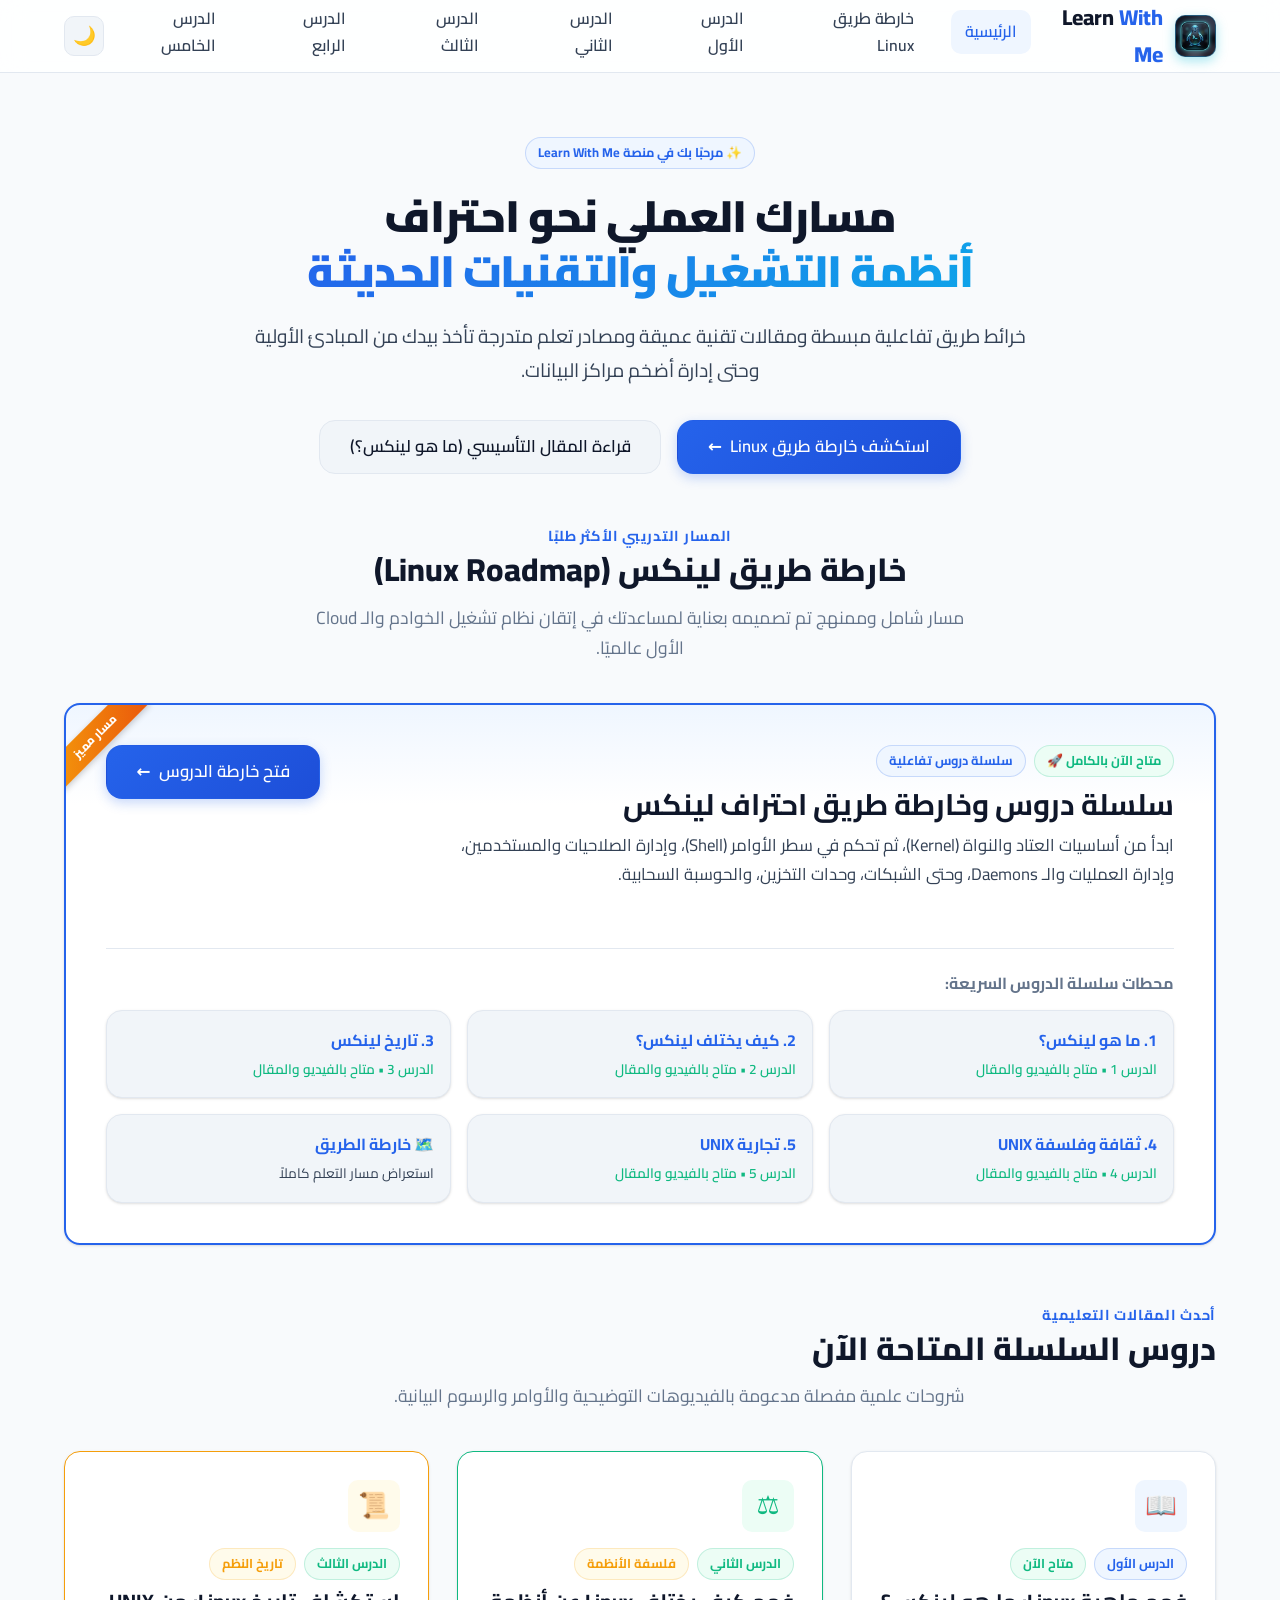
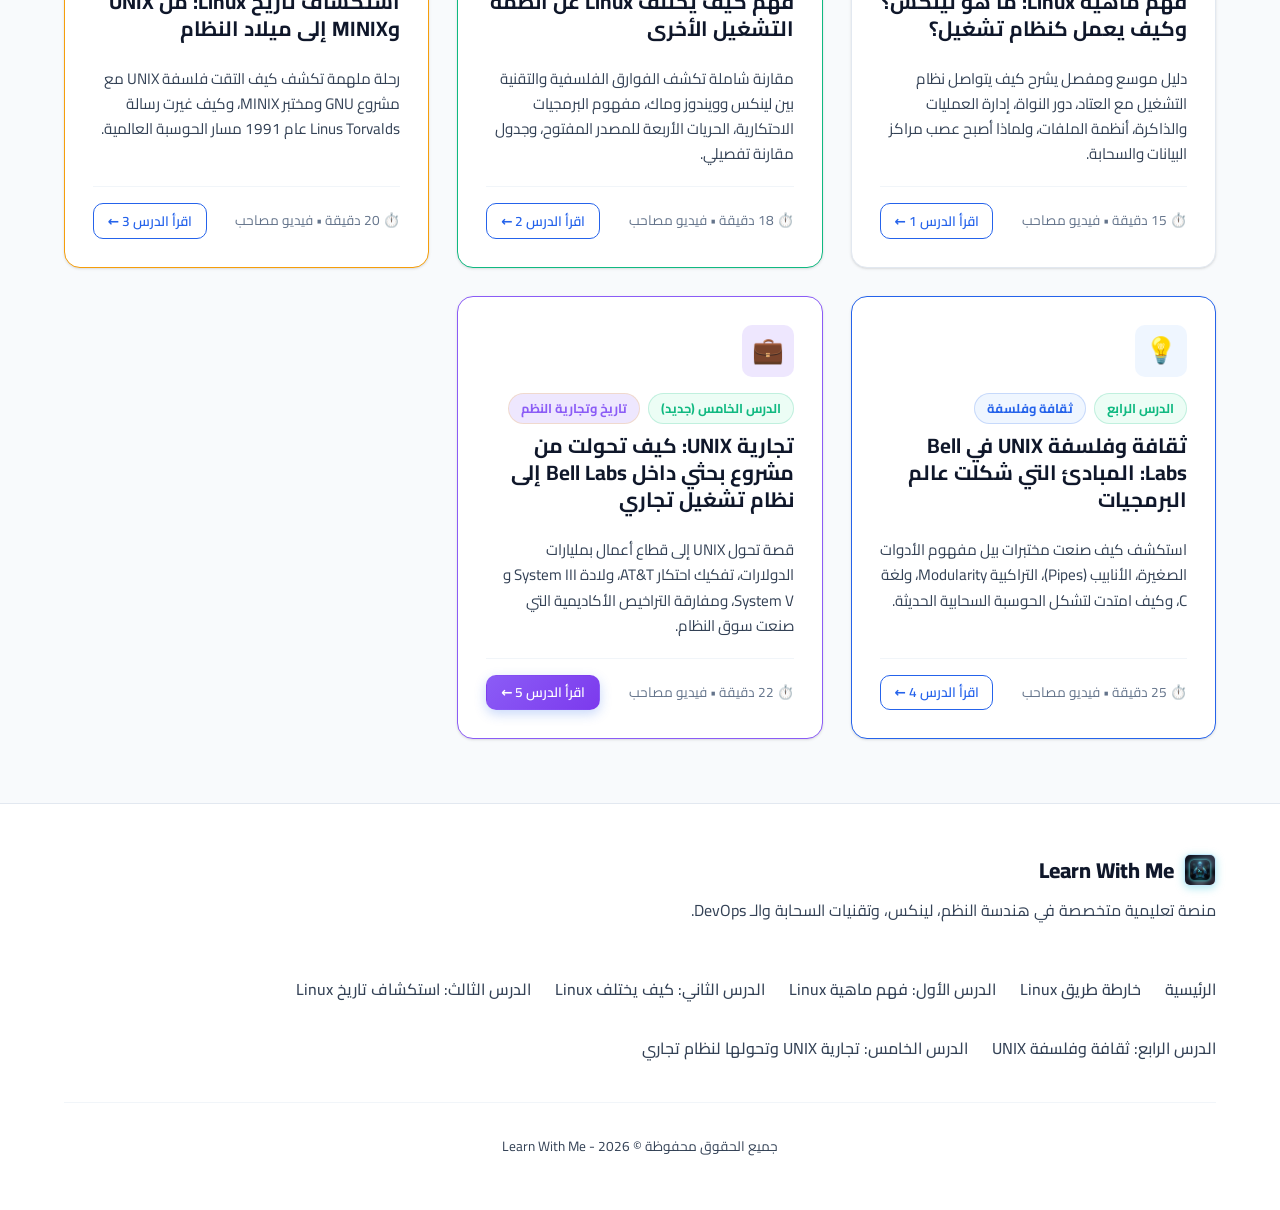
==== index.html @ ff1e61e1 "Remove unreleased lessons and tracks marked as coming soon" ====
<!DOCTYPE html>
<html lang="ar" dir="rtl">
<head>
  <meta charset="UTF-8">
  <meta name="viewport" content="width=device-width, initial-scale=1.0">
  <title>Learn With Me | منصة تعلم التقنية وخوارط الطريق</title>
  <meta name="description" content="منصة تعليمية متخصصة تقدم خرائط طريق ومقالات تقنية شاملة لاحتراف لينكس وهندسة الأنظمة والـ DevOps.">
  <link rel="icon" type="image/x-icon" href="favicon.ico">
  <link rel="icon" type="image/png" sizes="32x32" href="favicon-32x32.png">
  <link rel="icon" type="image/png" sizes="16x16" href="favicon-16x16.png">
  <link rel="apple-touch-icon" sizes="180x180" href="apple-touch-icon.png">
  <link rel="stylesheet" href="style.css">
</head>
<body>

  <!-- Site Navigation -->
  <header class="site-header">
    <div class="container navbar">
      <a href="index.html" class="nav-brand">
        <div class="brand-icon">
          <img src="brand-icon.png" alt="Learn With Me Logo" width="42" height="42">
        </div>
        <div class="brand-text">Learn <span>With Me</span></div>
      </a>
      <ul class="nav-menu">
        <li><a href="index.html" class="nav-link active">الرئيسية</a></li>
        <li><a href="linux-roadmap.html" class="nav-link">خارطة طريق Linux</a></li>
        <li><a href="what-is-linux.html" class="nav-link">الدرس الأول</a></li>
        <li><a href="linux-vs-other-os.html" class="nav-link">الدرس الثاني</a></li>
        <li><a href="history-of-linux.html" class="nav-link">الدرس الثالث</a></li>
        <li><a href="unix-philosophy.html" class="nav-link">الدرس الرابع</a></li>
        <li><a href="unix-commercialization.html" class="nav-link">الدرس الخامس</a></li>
      </ul>
      <div class="nav-actions">
        <button id="themeToggle" class="theme-toggle-btn" aria-label="تبديل الوضع الليلي">🌙</button>
      </div>
    </div>
  </header>

  <!-- Hero Section -->
  <section class="hero">
    <div class="container hero-content">
      <div class="hero-badge-wrap">
        <span class="badge badge-primary">✨ مرحبًا بك في منصة Learn With Me</span>
      </div>
      <h1 class="hero-title">
        مسارك العملي نحو احتراف <br><span class="highlight">أنظمة التشغيل والتقنيات الحديثة</span>
      </h1>
      <p class="hero-description">
        خرائط طريق تفاعلية مبسطة ومقالات تقنية عميقة ومصادر تعلم متدرجة تأخذ بيدك من المبادئ الأولية وحتى إدارة أضخم مراكز البيانات.
      </p>
      <div class="hero-actions">
        <a href="linux-roadmap.html" class="btn btn-primary btn-lg">
          <span>استكشف خارطة طريق Linux</span>
          <span>←</span>
        </a>
        <a href="what-is-linux.html" class="btn btn-secondary btn-lg">
          <span>قراءة المقال التأسيسي (ما هو لينكس؟)</span>
        </a>
      </div>
    </div>
  </section>

  <!-- Featured Linux Roadmap Section -->
  <main class="container" style="margin-bottom: 4rem;">

    <div class="section-header text-center">
      <span class="section-tag">المسار التدريبي الأكثر طلبًا</span>
      <h2 class="section-title">خارطة طريق لينكس (Linux Roadmap)</h2>
      <p class="section-subtitle">
        مسار شامل وممنهج تم تصميمه بعناية لمساعدتك في إتقان نظام تشغيل الخوادم والـ Cloud الأول عالميًا.
      </p>
    </div>

    <!-- Featured Roadmap Big Card -->
    <div class="card card-featured" style="padding: 2.5rem; margin-bottom: 3.5rem;">
      <div class="card-ribbon">مسار مميز</div>
      <div style="display: flex; justify-content: space-between; align-items: flex-start; flex-wrap: wrap; gap: 1.5rem; margin-bottom: 1.5rem;">
        <div>
          <div style="display: flex; gap: 0.5rem; align-items: center; margin-bottom: 0.5rem;">
            <span class="badge badge-accent">متاح الآن بالكامل 🚀</span>
            <span class="badge badge-primary">سلسلة دروس تفاعلية</span>
          </div>
          <h3 style="font-size: 1.85rem; margin-bottom: 0.5rem;">
            <a href="linux-roadmap.html" style="color: inherit;">سلسلة دروس وخارطة طريق احتراف لينكس</a>
          </h3>
          <p style="color: var(--text-secondary); max-width: 720px; font-size: 1.05rem;">
            ابدأ من أساسيات العتاد والنواة (Kernel)، ثم تحكم في سطر الأوامر (Shell)، وإدارة الصلاحيات والمستخدمين، وإدارة العمليات والـ Daemons، وحتى الشبكات، وحدات التخزين، والحوسبة السحابية.
          </p>
        </div>
        <div>
          <a href="linux-roadmap.html" class="btn btn-primary btn-lg">
            <span>فتح خارطة الدروس</span>
            <span>←</span>
          </a>
        </div>
      </div>

      <!-- Quick Steps Overview with Links -->
      <div style="border-top: 1px solid var(--border-color); padding-top: 1.5rem; margin-top: 1rem;">
        <h4 style="font-size: 1rem; color: var(--text-muted); margin-bottom: 1rem;">محطات سلسلة الدروس السريعة:</h4>
        <div class="grid grid-3" style="gap: 1rem;">
          <a href="what-is-linux.html" class="card" style="padding: 1rem; background: var(--bg-surface-alt); text-decoration: none;">
            <strong style="color: var(--primary); display: block; margin-bottom: 0.25rem;">1. ما هو لينكس؟</strong>
            <span style="font-size: 0.85rem; color: var(--accent); font-weight: 600;">الدرس 1 • متاح بالفيديو والمقال</span>
          </a>
          <a href="linux-vs-other-os.html" class="card" style="padding: 1rem; background: var(--bg-surface-alt); text-decoration: none;">
            <strong style="color: var(--primary); display: block; margin-bottom: 0.25rem;">2. كيف يختلف لينكس؟</strong>
            <span style="font-size: 0.85rem; color: var(--accent); font-weight: 600;">الدرس 2 • متاح بالفيديو والمقال</span>
          </a>
          <a href="history-of-linux.html" class="card" style="padding: 1rem; background: var(--bg-surface-alt); text-decoration: none;">
            <strong style="color: var(--primary); display: block; margin-bottom: 0.25rem;">3. تاريخ لينكس</strong>
            <span style="font-size: 0.85rem; color: var(--accent); font-weight: 600;">الدرس 3 • متاح بالفيديو والمقال</span>
          </a>
          <a href="unix-philosophy.html" class="card" style="padding: 1rem; background: var(--bg-surface-alt); text-decoration: none;">
            <strong style="color: var(--primary); display: block; margin-bottom: 0.25rem;">4. ثقافة وفلسفة UNIX</strong>
            <span style="font-size: 0.85rem; color: var(--accent); font-weight: 600;">الدرس 4 • متاح بالفيديو والمقال</span>
          </a>
          <a href="unix-commercialization.html" class="card" style="padding: 1rem; background: var(--bg-surface-alt); text-decoration: none;">
            <strong style="color: var(--primary); display: block; margin-bottom: 0.25rem;">5. تجارية UNIX</strong>
            <span style="font-size: 0.85rem; color: var(--accent); font-weight: 600;">الدرس 5 • متاح بالفيديو والمقال</span>
          </a>
          <a href="linux-roadmap.html" class="card" style="padding: 1rem; background: var(--bg-surface-alt); text-decoration: none;">
            <strong style="color: var(--primary); display: block; margin-bottom: 0.25rem;">🗺️ خارطة الطريق</strong>
            <span style="font-size: 0.85rem; color: var(--text-secondary);">استعراض مسار التعلم كاملاً</span>
          </a>
        </div>
      </div>
    </div>

    <!-- Latest Articles Section -->
    <div class="section-header">
      <span class="section-tag">أحدث المقالات التعليمية</span>
      <h2 class="section-title">دروس السلسلة المتاحة الآن</h2>
      <p class="section-subtitle">شروحات علمية مفصلة مدعومة بالفيديوهات التوضيحية والأوامر والرسوم البيانية.</p>
    </div>

    <div class="grid grid-2">
      <!-- Article 1 Card -->
      <div class="card">
        <div class="card-header">
          <div class="card-icon">📖</div>
          <div style="display: flex; gap: 0.5rem; margin-bottom: 0.5rem;">
            <span class="badge badge-primary">الدرس الأول</span>
            <span class="badge badge-accent">متاح الآن</span>
          </div>
          <h3 class="card-title">
            <a href="what-is-linux.html">فهم ماهية Linux: ما هو لينكس؟ وكيف يعمل كنظام تشغيل؟</a>
          </h3>
        </div>
        <div class="card-body">
          دليل موسع ومفصل يشرح كيف يتواصل نظام التشغيل مع العتاد، دور النواة، إدارة العمليات والذاكرة، أنظمة الملفات، ولماذا أصبح عصب مراكز البيانات والسحابة.
        </div>
        <div class="card-footer">
          <span style="font-size: 0.85rem; color: var(--text-muted);">⏱️ 15 دقيقة • فيديو مصاحب</span>
          <a href="what-is-linux.html" class="btn btn-outline btn-sm">اقرأ الدرس 1 ←</a>
        </div>
      </div>

      <!-- Article 2 Card -->
      <div class="card" style="border-color: var(--accent);">
        <div class="card-header">
          <div class="card-icon" style="background-color: var(--accent-light); color: var(--accent);">⚖️</div>
          <div style="display: flex; gap: 0.5rem; margin-bottom: 0.5rem;">
            <span class="badge badge-accent">الدرس الثاني</span>
            <span class="badge badge-warning">فلسفة الأنظمة</span>
          </div>
          <h3 class="card-title">
            <a href="linux-vs-other-os.html">فهم كيف يختلف Linux عن أنظمة التشغيل الأخرى</a>
          </h3>
        </div>
        <div class="card-body">
          مقارنة شاملة تكشف الفوارق الفلسفية والتقنية بين لينكس وويندوز وماك، مفهوم البرمجيات الاحتكارية، الحريات الأربعة للمصدر المفتوح، وجدول مقارنة تفصيلي.
        </div>
        <div class="card-footer">
          <span style="font-size: 0.85rem; color: var(--text-muted);">⏱️ 18 دقيقة • فيديو مصاحب</span>
          <a href="linux-vs-other-os.html" class="btn btn-outline btn-sm">اقرأ الدرس 2 ←</a>
        </div>
      </div>

      <!-- Article 3 Card -->
      <div class="card" style="border-color: var(--accent-orange);">
        <div class="card-header">
          <div class="card-icon" style="background-color: var(--accent-orange-light); color: var(--accent-orange);">📜</div>
          <div style="display: flex; gap: 0.5rem; margin-bottom: 0.5rem;">
            <span class="badge badge-accent">الدرس الثالث</span>
            <span class="badge badge-warning" style="background-color: var(--accent-orange-light); color: var(--accent-orange);">تاريخ النظم</span>
          </div>
          <h3 class="card-title">
            <a href="history-of-linux.html">استكشاف تاريخ Linux: من UNIX وMINIX إلى ميلاد النظام</a>
          </h3>
        </div>
        <div class="card-body">
          رحلة ملهمة تكشف كيف التقت فلسفة UNIX مع مشروع GNU ومختبر MINIX، وكيف غيرت رسالة Linus Torvalds عام 1991 مسار الحوسبة العالمية.
        </div>
        <div class="card-footer">
          <span style="font-size: 0.85rem; color: var(--text-muted);">⏱️ 20 دقيقة • فيديو مصاحب</span>
          <a href="history-of-linux.html" class="btn btn-outline btn-sm">اقرأ الدرس 3 ←</a>
        </div>
      </div>

      <!-- Article 4 Card -->
      <div class="card" style="border-color: var(--primary);">
        <div class="card-header">
          <div class="card-icon" style="background-color: var(--primary-light); color: var(--primary);">💡</div>
          <div style="display: flex; gap: 0.5rem; margin-bottom: 0.5rem;">
            <span class="badge badge-accent">الدرس الرابع</span>
            <span class="badge badge-primary">ثقافة وفلسفة</span>
          </div>
          <h3 class="card-title">
            <a href="unix-philosophy.html">ثقافة وفلسفة UNIX في Bell Labs: المبادئ التي شكلت عالم البرمجيات</a>
          </h3>
        </div>
        <div class="card-body">
          استكشف كيف صنعت مختبرات بيل مفهوم الأدوات الصغيرة، الأنابيب (Pipes)، التراكبية Modularity، ولغة C، وكيف امتدت لتشكل الحوسبة السحابية الحديثة.
        </div>
        <div class="card-footer">
          <span style="font-size: 0.85rem; color: var(--text-muted);">⏱️ 25 دقيقة • فيديو مصاحب</span>
          <a href="unix-philosophy.html" class="btn btn-outline btn-sm">اقرأ الدرس 4 ←</a>
        </div>
      </div>

      <!-- Article 5 Card -->
      <div class="card" style="border-color: var(--accent-purple);">
        <div class="card-header">
          <div class="card-icon" style="background-color: rgba(139, 92, 246, 0.15); color: var(--accent-purple);">💼</div>
          <div style="display: flex; gap: 0.5rem; margin-bottom: 0.5rem;">
            <span class="badge badge-accent">الدرس الخامس (جديد)</span>
            <span class="badge badge-warning" style="background-color: rgba(139, 92, 246, 0.15); color: var(--accent-purple);">تاريخ وتجارية النظم</span>
          </div>
          <h3 class="card-title">
            <a href="unix-commercialization.html">تجارية UNIX: كيف تحولت من مشروع بحثي داخل Bell Labs إلى نظام تشغيل تجاري</a>
          </h3>
        </div>
        <div class="card-body">
          قصة تحول UNIX إلى قطاع أعمال بمليارات الدولارات، تفكيك احتكار AT&amp;T، ولادة System III و System V، ومفارقة التراخيص الأكاديمية التي صنعت سوق النظام.
        </div>
        <div class="card-footer">
          <span style="font-size: 0.85rem; color: var(--text-muted);">⏱️ 22 دقيقة • فيديو مصاحب</span>
          <a href="unix-commercialization.html" class="btn btn-primary btn-sm" style="background: linear-gradient(135deg, var(--accent-purple), #7c3aed);">اقرأ الدرس 5 ←</a>
        </div>
      </div>
    </div>

  </main>

  <!-- Site Footer -->
  <footer class="site-footer">
    <div class="container">
      <div class="footer-top">
        <div class="footer-brand">
          <span class="footer-logo">
            <img src="brand-icon.png" alt="Learn With Me Logo" width="32" height="32">
            <span>Learn With Me</span>
          </span>
          <p>منصة تعليمية متخصصة في هندسة النظم، لينكس، وتقنيات السحابة والـ DevOps.</p>
        </div>
        <ul class="footer-links">
          <li><a href="index.html">الرئيسية</a></li>
          <li><a href="linux-roadmap.html">خارطة طريق Linux</a></li>
          <li><a href="what-is-linux.html">الدرس الأول: فهم ماهية Linux</a></li>
          <li><a href="linux-vs-other-os.html">الدرس الثاني: كيف يختلف Linux</a></li>
          <li><a href="history-of-linux.html">الدرس الثالث: استكشاف تاريخ Linux</a></li>
          <li><a href="unix-philosophy.html">الدرس الرابع: ثقافة وفلسفة UNIX</a></li>
          <li><a href="unix-commercialization.html">الدرس الخامس: تجارية UNIX وتحولها لنظام تجاري</a></li>
        </ul>
      </div>
      <div class="footer-bottom">
        <p>جميع الحقوق محفوظة &copy; 2026 - Learn With Me</p>
      </div>
    </div>
  </footer>

  <!-- Theme Toggle Script -->
  <script>
    const themeToggle = document.getElementById('themeToggle');
    const prefersDark = window.matchMedia('(prefers-color-scheme: dark)').matches;
    const currentTheme = localStorage.getItem('theme') || (prefersDark ? 'dark' : 'light');

    if (currentTheme === 'dark') {
      document.documentElement.setAttribute('data-theme', 'dark');
      themeToggle.textContent = '☀️';
    } else {
      document.documentElement.setAttribute('data-theme', 'light');
      themeToggle.textContent = '🌙';
    }

    themeToggle.addEventListener('click', () => {
      const isDark = document.documentElement.getAttribute('data-theme') === 'dark';
      const newTheme = isDark ? 'light' : 'dark';
      document.documentElement.setAttribute('data-theme', newTheme);
      themeToggle.textContent = newTheme === 'dark' ? '☀️' : '🌙';
      localStorage.setItem('theme', newTheme);
    });
  </script>
</body>
</html>
---- style.css ----
/* ==========================================================================
   Learn With Me - Global Stylesheet (style.css)
   تصميم حديث، متناسق، متجاوب بالكامل ويدعم اللغة العربية (RTL)
   ========================================================================== */

@import url('https://fonts.googleapis.com/css2?family=Cairo:wght@300;400;500;600;700;800;900&family=JetBrains+Mono:wght@400;500;700&display=swap');

:root {
  /* Colors - Light Palette */
  --primary: #2563eb;
  --primary-hover: #1d4ed8;
  --primary-light: #eff6ff;
  --primary-focus: rgba(37, 99, 235, 0.2);
  
  --secondary: #0ea5e9;
  --secondary-light: #f0f9ff;
  
  --accent: #10b981;
  --accent-light: #ecfdf5;
  --accent-orange: #f59e0b;
  --accent-orange-light: #fffbeb;
  --accent-purple: #8b5cf6;
  
  --bg-page: #f8fafc;
  --bg-surface: #ffffff;
  --bg-surface-alt: #f1f5f9;
  --bg-terminal: #0f172a;
  --bg-code: #1e293b;
  
  --text-main: #0f172a;
  --text-secondary: #334155;
  --text-muted: #64748b;
  --text-light: #94a3b8;
  --text-inverse: #ffffff;
  
  --border-color: #e2e8f0;
  --border-subtle: #f1f5f9;
  --border-focus: #93c5fd;

  /* Shadows */
  --shadow-xs: 0 1px 2px 0 rgba(0, 0, 0, 0.05);
  --shadow-sm: 0 1px 3px 0 rgba(0, 0, 0, 0.1), 0 1px 2px -1px rgba(0, 0, 0, 0.1);
  --shadow-md: 0 4px 6px -1px rgba(0, 0, 0, 0.1), 0 2px 4px -2px rgba(0, 0, 0, 0.1);
  --shadow-lg: 0 10px 15px -3px rgba(0, 0, 0, 0.1), 0 4px 6px -4px rgba(0, 0, 0, 0.1);
  --shadow-xl: 0 20px 25px -5px rgba(0, 0, 0, 0.1), 0 8px 10px -6px rgba(0, 0, 0, 0.1);

  /* Radius */
  --radius-sm: 6px;
  --radius-md: 10px;
  --radius-lg: 16px;
  --radius-xl: 24px;
  --radius-full: 9999px;

  /* Fonts */
  --font-arabic: 'Cairo', system-ui, -apple-system, BlinkMacSystemFont, 'Segoe UI', Roboto, sans-serif;
  --font-mono: 'JetBrains Mono', 'Fira Code', monospace;

  /* Layout */
  --max-width: 1200px;
  --header-height: 72px;
  --transition-fast: 0.15s ease;
  --transition-normal: 0.25s ease;
}

/* Dark Mode Variables */
[data-theme="dark"] {
  --primary: #3b82f6;
  --primary-hover: #60a5fa;
  --primary-light: rgba(59, 130, 246, 0.15);
  --primary-focus: rgba(59, 130, 246, 0.3);
  
  --secondary: #38bdf8;
  --secondary-light: rgba(56, 189, 248, 0.15);
  
  --accent: #34d399;
  --accent-light: rgba(52, 211, 153, 0.15);
  --accent-orange: #fbbf24;
  --accent-orange-light: rgba(251, 191, 36, 0.15);
  
  --bg-page: #090d16;
  --bg-surface: #111827;
  --bg-surface-alt: #1f2937;
  --bg-terminal: #030712;
  --bg-code: #0b1120;
  
  --text-main: #f8fafc;
  --text-secondary: #cbd5e1;
  --text-muted: #94a3b8;
  --text-light: #64748b;
  
  --border-color: #1f2937;
  --border-subtle: #182234;
  --border-focus: #3b82f6;

  --shadow-xs: 0 1px 2px 0 rgba(0, 0, 0, 0.4);
  --shadow-sm: 0 1px 3px 0 rgba(0, 0, 0, 0.4), 0 1px 2px -1px rgba(0, 0, 0, 0.4);
  --shadow-md: 0 4px 6px -1px rgba(0, 0, 0, 0.5), 0 2px 4px -2px rgba(0, 0, 0, 0.5);
  --shadow-lg: 0 10px 15px -3px rgba(0, 0, 0, 0.6), 0 4px 6px -4px rgba(0, 0, 0, 0.6);
  --shadow-xl: 0 20px 25px -5px rgba(0, 0, 0, 0.7), 0 8px 10px -6px rgba(0, 0, 0, 0.7);
}

/* ==========================================================================
   Base & Reset
   ========================================================================== */
*, *::before, *::after {
  box-sizing: border-box;
  margin: 0;
  padding: 0;
}

html {
  font-family: var(--font-arabic);
  direction: rtl;
  text-align: right;
  scroll-behavior: smooth;
  font-size: 16px;
  line-height: 1.7;
  color: var(--text-main);
  background-color: var(--bg-page);
  -webkit-font-smoothing: antialiased;
  -moz-osx-font-smoothing: grayscale;
}

body {
  min-height: 100vh;
  display: flex;
  flex-direction: column;
  color: var(--text-main);
  background-color: var(--bg-page);
  transition: background-color var(--transition-normal), color var(--transition-normal);
}

a {
  color: var(--primary);
  text-decoration: none;
  transition: color var(--transition-fast);
}

a:hover {
  color: var(--primary-hover);
}

img, svg {
  vertical-align: middle;
  max-width: 100%;
}

ul, ol {
  padding-right: 1.5rem;
  margin-bottom: 1.25rem;
}

li {
  margin-bottom: 0.5rem;
}

h1, h2, h3, h4, h5, h6 {
  font-weight: 700;
  line-height: 1.3;
  color: var(--text-main);
  margin-bottom: 0.75rem;
}

h1 { font-size: 2.25rem; font-weight: 800; }
h2 { font-size: 1.75rem; }
h3 { font-size: 1.35rem; }
h4 { font-size: 1.15rem; }

p {
  margin-bottom: 1.25rem;
  color: var(--text-secondary);
}

/* ==========================================================================
   Layout Containers
   ========================================================================== */
.container {
  width: 100%;
  max-width: var(--max-width);
  margin-left: auto;
  margin-right: auto;
  padding-left: 1.5rem;
  padding-right: 1.5rem;
}

.container-narrow {
  max-width: 860px;
}

/* ==========================================================================
   Site Header & Navigation Bar
   ========================================================================== */
.site-header {
  position: sticky;
  top: 0;
  z-index: 100;
  background-color: rgba(255, 255, 255, 0.85);
  backdrop-filter: blur(12px);
  -webkit-backdrop-filter: blur(12px);
  border-bottom: 1px solid var(--border-color);
  transition: background-color var(--transition-normal), border-color var(--transition-normal);
}

[data-theme="dark"] .site-header {
  background-color: rgba(17, 24, 39, 0.85);
}

.navbar {
  display: flex;
  align-items: center;
  justify-content: space-between;
  height: var(--header-height);
}

.nav-brand {
  display: flex;
  align-items: center;
  gap: 0.75rem;
  font-size: 1.35rem;
  font-weight: 800;
  color: var(--text-main);
  text-decoration: none;
}

.brand-icon {
  display: flex;
  align-items: center;
  justify-content: center;
  width: 42px;
  height: 42px;
  background: linear-gradient(135deg, #0f172a, #1e293b);
  color: white;
  border-radius: var(--radius-md);
  font-size: 1.25rem;
  box-shadow: 0 4px 12px rgba(6, 182, 212, 0.35);
  overflow: hidden;
  border: 1px solid rgba(56, 189, 248, 0.35);
  transition: transform var(--transition-fast), box-shadow var(--transition-fast);
}

.brand-icon:hover {
  transform: scale(1.06);
  box-shadow: 0 6px 18px rgba(6, 182, 212, 0.55);
}

.brand-icon img {
  width: 100%;
  height: 100%;
  object-fit: cover;
  display: block;
}

.brand-text span {
  color: var(--primary);
}

.nav-menu {
  display: flex;
  align-items: center;
  list-style: none;
  gap: 1.5rem;
  margin: 0;
  padding: 0;
}

.nav-link {
  display: inline-flex;
  align-items: center;
  gap: 0.5rem;
  padding: 0.5rem 0.85rem;
  font-weight: 600;
  color: var(--text-secondary);
  border-radius: var(--radius-md);
  transition: all var(--transition-fast);
}

.nav-link:hover {
  color: var(--primary);
  background-color: var(--primary-light);
}

.nav-link.active {
  color: var(--primary);
  background-color: var(--primary-light);
}

.nav-actions {
  display: flex;
  align-items: center;
  gap: 0.75rem;
}

.theme-toggle-btn {
  background: var(--bg-surface-alt);
  border: 1px solid var(--border-color);
  color: var(--text-main);
  width: 40px;
  height: 40px;
  border-radius: var(--radius-md);
  display: flex;
  align-items: center;
  justify-content: center;
  cursor: pointer;
  font-size: 1.15rem;
  transition: all var(--transition-fast);
}

.theme-toggle-btn:hover {
  background-color: var(--primary-light);
  border-color: var(--primary);
  color: var(--primary);
}

/* ==========================================================================
   Buttons & Badges
   ========================================================================== */
.btn {
  display: inline-flex;
  align-items: center;
  justify-content: center;
  gap: 0.5rem;
  padding: 0.65rem 1.4rem;
  font-family: inherit;
  font-size: 0.95rem;
  font-weight: 600;
  border-radius: var(--radius-md);
  border: 1px solid transparent;
  cursor: pointer;
  transition: all var(--transition-fast);
  text-decoration: none;
  line-height: 1.5;
}

.btn-primary {
  background: linear-gradient(135deg, var(--primary), var(--primary-hover));
  color: #ffffff !important;
  box-shadow: 0 4px 12px rgba(37, 99, 235, 0.25);
}

.btn-primary:hover {
  background: linear-gradient(135deg, var(--primary-hover), #172554);
  box-shadow: 0 6px 16px rgba(37, 99, 235, 0.35);
  transform: translateY(-2px);
}

.btn-secondary {
  background-color: var(--bg-surface-alt);
  color: var(--text-main) !important;
  border-color: var(--border-color);
}

.btn-secondary:hover {
  background-color: var(--border-color);
  transform: translateY(-2px);
}

.btn-outline {
  background-color: transparent;
  color: var(--primary) !important;
  border-color: var(--primary);
}

.btn-outline:hover {
  background-color: var(--primary-light);
  transform: translateY(-2px);
}

.btn-sm {
  padding: 0.4rem 0.85rem;
  font-size: 0.85rem;
}

.btn-lg {
  padding: 0.85rem 1.85rem;
  font-size: 1.05rem;
  border-radius: var(--radius-lg);
}

.badge {
  display: inline-flex;
  align-items: center;
  gap: 0.35rem;
  padding: 0.25rem 0.75rem;
  font-size: 0.8rem;
  font-weight: 700;
  border-radius: var(--radius-full);
}

.badge-primary {
  background-color: var(--primary-light);
  color: var(--primary);
  border: 1px solid rgba(37, 99, 235, 0.2);
}

.badge-accent {
  background-color: var(--accent-light);
  color: var(--accent);
  border: 1px solid rgba(16, 185, 129, 0.2);
}

.badge-warning {
  background-color: var(--accent-orange-light);
  color: var(--accent-orange);
  border: 1px solid rgba(245, 158, 11, 0.2);
}

.badge-dark {
  background-color: var(--bg-surface-alt);
  color: var(--text-secondary);
  border: 1px solid var(--border-color);
}

/* ==========================================================================
   Breadcrumbs
   ========================================================================== */
.breadcrumbs {
  display: flex;
  align-items: center;
  flex-wrap: wrap;
  gap: 0.5rem;
  font-size: 0.9rem;
  color: var(--text-muted);
  margin: 1.5rem 0;
  padding: 0.6rem 1rem;
  background: var(--bg-surface);
  border: 1px solid var(--border-color);
  border-radius: var(--radius-md);
}

.breadcrumbs a {
  color: var(--text-secondary);
  font-weight: 500;
}

.breadcrumbs a:hover {
  color: var(--primary);
}

.breadcrumbs .separator {
  color: var(--text-light);
  user-select: none;
}

.breadcrumbs .current {
  color: var(--primary);
  font-weight: 600;
}

/* ==========================================================================
   Hero Section
   ========================================================================== */
.hero {
  padding: 4rem 0 3rem;
  text-align: center;
  position: relative;
  overflow: hidden;
}

.hero-content {
  max-width: 820px;
  margin: 0 auto;
}

.hero-badge-wrap {
  margin-bottom: 1.25rem;
}

.hero-title {
  font-size: 2.75rem;
  font-weight: 900;
  letter-spacing: -0.02em;
  margin-bottom: 1.25rem;
  line-height: 1.25;
}

.hero-title .highlight {
  background: linear-gradient(135deg, var(--primary), var(--secondary));
  -webkit-background-clip: text;
  -webkit-text-fill-color: transparent;
}

.hero-description {
  font-size: 1.2rem;
  line-height: 1.8;
  color: var(--text-secondary);
  margin-bottom: 2rem;
}

.hero-actions {
  display: flex;
  align-items: center;
  justify-content: center;
  gap: 1rem;
  flex-wrap: wrap;
}

/* ==========================================================================
   Cards & Grids
   ========================================================================== */
.grid {
  display: grid;
  gap: 1.75rem;
}

.grid-2 {
  grid-template-columns: repeat(auto-fit, minmax(320px, 1fr));
}

.grid-3 {
  grid-template-columns: repeat(auto-fit, minmax(280px, 1fr));
}

.grid-4 {
  grid-template-columns: repeat(auto-fit, minmax(240px, 1fr));
}

.card {
  background-color: var(--bg-surface);
  border: 1px solid var(--border-color);
  border-radius: var(--radius-lg);
  padding: 1.75rem;
  box-shadow: var(--shadow-sm);
  transition: transform var(--transition-fast), box-shadow var(--transition-fast), border-color var(--transition-fast);
  position: relative;
  display: flex;
  flex-direction: column;
}

.card:hover {
  transform: translateY(-4px);
  box-shadow: var(--shadow-lg);
  border-color: var(--border-focus);
}

.card-header {
  margin-bottom: 1rem;
}

.card-icon {
  width: 52px;
  height: 52px;
  border-radius: var(--radius-md);
  display: flex;
  align-items: center;
  justify-content: center;
  font-size: 1.6rem;
  margin-bottom: 1rem;
  background-color: var(--primary-light);
  color: var(--primary);
}

.card-title {
  font-size: 1.3rem;
  font-weight: 700;
  margin-bottom: 0.5rem;
}

.card-title a {
  color: var(--text-main);
}

.card-title a:hover {
  color: var(--primary);
}

.card-body {
  color: var(--text-secondary);
  font-size: 0.95rem;
  line-height: 1.65;
  flex-grow: 1;
  margin-bottom: 1.25rem;
}

.card-footer {
  display: flex;
  align-items: center;
  justify-content: space-between;
  padding-top: 1rem;
  border-top: 1px solid var(--border-subtle);
  margin-top: auto;
}

/* Featured Card Highlight */
.card-featured {
  border: 2px solid var(--primary);
  background: linear-gradient(180deg, var(--primary-light) 0%, var(--bg-surface) 100px);
  position: relative;
  overflow: hidden;
}

[data-theme="dark"] .card-featured {
  background: linear-gradient(180deg, rgba(37, 99, 235, 0.12) 0%, var(--bg-surface) 120px);
}

.card-ribbon {
  position: absolute;
  top: 18px;
  left: -32px;
  transform: rotate(-45deg);
  background: linear-gradient(135deg, var(--accent-orange), #ea580c);
  color: white;
  padding: 4px 34px;
  font-size: 0.72rem;
  font-weight: 800;
  box-shadow: 0 2px 6px rgba(0, 0, 0, 0.2);
  text-transform: uppercase;
}

/* ==========================================================================
   Section Headers
   ========================================================================== */
.section-header {
  margin-bottom: 2.5rem;
}

.section-header.text-center {
  text-align: center;
}

.section-tag {
  color: var(--primary);
  font-weight: 700;
  font-size: 0.9rem;
  letter-spacing: 0.05em;
  margin-bottom: 0.5rem;
  text-transform: uppercase;
}

.section-title {
  font-size: 2rem;
  font-weight: 800;
  margin-bottom: 0.75rem;
}

.section-subtitle {
  color: var(--text-muted);
  font-size: 1.1rem;
  max-width: 650px;
  margin: 0 auto;
}

/* ==========================================================================
   Roadmap Timeline Styles (Used in linux-roadmap.html)
   ========================================================================== */
.roadmap-container {
  position: relative;
  margin: 3rem 0;
  padding-right: 2rem;
}

.roadmap-container::before {
  content: '';
  position: absolute;
  top: 0;
  bottom: 0;
  right: 18px;
  width: 4px;
  background: linear-gradient(180deg, var(--primary) 0%, var(--secondary) 50%, var(--accent) 100%);
  border-radius: var(--radius-full);
}

.roadmap-step {
  position: relative;
  margin-bottom: 2.75rem;
}

.roadmap-marker {
  position: absolute;
  top: 0;
  right: -2rem;
  width: 40px;
  height: 40px;
  border-radius: 50%;
  background: var(--bg-surface);
  border: 4px solid var(--primary);
  display: flex;
  align-items: center;
  justify-content: center;
  font-weight: 800;
  font-size: 0.95rem;
  color: var(--primary);
  box-shadow: var(--shadow-md);
  z-index: 2;
  transition: transform var(--transition-fast);
}

.roadmap-step:hover .roadmap-marker {
  transform: scale(1.15);
  background-color: var(--primary);
  color: white;
}

.roadmap-content {
  background: var(--bg-surface);
  border: 1px solid var(--border-color);
  border-radius: var(--radius-lg);
  padding: 1.75rem;
  box-shadow: var(--shadow-sm);
  transition: all var(--transition-fast);
  margin-right: 1.25rem;
}

.roadmap-step:hover .roadmap-content {
  border-color: var(--primary);
  box-shadow: var(--shadow-md);
}

.roadmap-header {
  display: flex;
  align-items: center;
  justify-content: space-between;
  flex-wrap: wrap;
  gap: 0.75rem;
  margin-bottom: 0.75rem;
}

.roadmap-step-title {
  font-size: 1.35rem;
  font-weight: 700;
  color: var(--text-main);
  margin: 0;
}

.roadmap-tags {
  display: flex;
  flex-wrap: wrap;
  gap: 0.5rem;
  margin: 1rem 0;
}

.roadmap-topic-tag {
  background-color: var(--bg-surface-alt);
  color: var(--text-secondary);
  font-size: 0.85rem;
  font-family: var(--font-mono);
  padding: 0.2rem 0.6rem;
  border-radius: var(--radius-sm);
  border: 1px solid var(--border-color);
}

/* Featured Article Box inside Roadmap */
.roadmap-article-highlight {
  background: linear-gradient(135deg, var(--primary-light), var(--bg-surface));
  border: 2px dashed var(--primary);
  border-radius: var(--radius-md);
  padding: 1.25rem;
  margin-top: 1.25rem;
  display: flex;
  align-items: center;
  justify-content: space-between;
  flex-wrap: wrap;
  gap: 1rem;
}

[data-theme="dark"] .roadmap-article-highlight {
  background: linear-gradient(135deg, rgba(37, 99, 235, 0.15), var(--bg-surface));
}

.roadmap-article-info h4 {
  font-size: 1.15rem;
  color: var(--primary);
  margin-bottom: 0.35rem;
}

.roadmap-article-info p {
  font-size: 0.9rem;
  margin-bottom: 0;
  color: var(--text-secondary);
}

/* ==========================================================================
   Article Page Styles (what-is-linux.html)
   ========================================================================== */
.article-layout {
  display: grid;
  grid-template-columns: 280px 1fr;
  gap: 2.5rem;
  align-items: start;
  margin: 2rem 0 4rem;
}

@media (max-width: 992px) {
  .article-layout {
    grid-template-columns: 1fr;
  }
}

.article-sidebar {
  position: sticky;
  top: calc(var(--header-height) + 1.5rem);
  background: var(--bg-surface);
  border: 1px solid var(--border-color);
  border-radius: var(--radius-lg);
  padding: 1.5rem;
  box-shadow: var(--shadow-sm);
  max-height: calc(100vh - var(--header-height) - 3rem);
  overflow-y: auto;
}

.sidebar-title {
  font-size: 1.1rem;
  font-weight: 700;
  margin-bottom: 1rem;
  padding-bottom: 0.5rem;
  border-bottom: 1px solid var(--border-color);
  display: flex;
  align-items: center;
  gap: 0.5rem;
}

.toc-list {
  list-style: none;
  padding: 0;
  margin: 0;
  font-size: 0.88rem;
}

.toc-list li {
  margin-bottom: 0.4rem;
}

.toc-list a {
  display: block;
  padding: 0.35rem 0.6rem;
  border-radius: var(--radius-sm);
  color: var(--text-secondary);
  line-height: 1.4;
  transition: all var(--transition-fast);
}

.toc-list a:hover {
  background-color: var(--primary-light);
  color: var(--primary);
  padding-right: 0.85rem;
}

.article-main {
  background: var(--bg-surface);
  border: 1px solid var(--border-color);
  border-radius: var(--radius-xl);
  padding: 3rem 2.5rem;
  box-shadow: var(--shadow-sm);
}

@media (max-width: 768px) {
  .article-main {
    padding: 1.75rem 1.25rem;
  }
}

.article-header {
  border-bottom: 2px solid var(--border-subtle);
  padding-bottom: 2rem;
  margin-bottom: 2.5rem;
}

.article-header-meta {
  display: flex;
  align-items: center;
  flex-wrap: wrap;
  gap: 1.25rem;
  color: var(--text-muted);
  font-size: 0.9rem;
  margin-top: 1rem;
}

.article-meta-item {
  display: inline-flex;
  align-items: center;
  gap: 0.4rem;
}

.article-body {
  font-size: 1.1rem;
  line-height: 1.9;
  color: var(--text-secondary);
}

.article-body h1, 
.article-body h2, 
.article-body h3 {
  color: var(--text-main);
  scroll-margin-top: calc(var(--header-height) + 1.5rem);
}

.article-body h1 {
  font-size: 1.85rem;
  margin-top: 3rem;
  margin-bottom: 1.25rem;
  padding-bottom: 0.5rem;
  border-bottom: 1px solid var(--border-color);
}

.article-body h2 {
  font-size: 1.45rem;
  margin-top: 2rem;
  margin-bottom: 1rem;
  color: var(--primary);
}

.article-body h3 {
  font-size: 1.2rem;
  margin-top: 1.5rem;
  margin-bottom: 0.75rem;
}

.article-body hr {
  border: 0;
  height: 1px;
  background: var(--border-color);
  margin: 2.5rem 0;
}

/* Callout Box / Blockquote */
blockquote {
  border-right: 4px solid var(--primary);
  background-color: var(--primary-light);
  padding: 1.25rem 1.5rem;
  border-radius: var(--radius-md) 0 0 var(--radius-md);
  margin: 1.5rem 0;
  font-style: italic;
  font-weight: 500;
  color: var(--text-main);
}

[data-theme="dark"] blockquote {
  background-color: rgba(37, 99, 235, 0.1);
}

.callout-box {
  background: var(--bg-surface-alt);
  border: 1px solid var(--border-color);
  border-right: 4px solid var(--accent);
  border-radius: var(--radius-md);
  padding: 1.25rem;
  margin: 1.5rem 0;
}

/* Code Blocks & ASCII Diagrams */
pre {
  background-color: var(--bg-terminal);
  color: #e2e8f0;
  font-family: var(--font-mono);
  padding: 1.25rem 1.5rem;
  border-radius: var(--radius-lg);
  overflow-x: auto;
  direction: ltr;
  text-align: left;
  font-size: 0.95rem;
  line-height: 1.6;
  margin: 1.5rem 0;
  box-shadow: var(--shadow-md);
  border: 1px solid #334155;
  position: relative;
}

code {
  font-family: var(--font-mono);
  font-size: 0.9em;
  padding: 0.15rem 0.4rem;
  background-color: var(--bg-surface-alt);
  color: var(--primary);
  border: 1px solid var(--border-color);
  border-radius: var(--radius-sm);
  direction: ltr;
  display: inline-block;
}

pre code {
  background-color: transparent;
  color: inherit;
  border: none;
  padding: 0;
  font-size: inherit;
  display: block;
}

.code-wrapper {
  position: relative;
  margin: 1.5rem 0;
}

.code-header {
  background-color: #1e293b;
  color: #94a3b8;
  padding: 0.5rem 1rem;
  border-top-left-radius: var(--radius-lg);
  border-top-right-radius: var(--radius-lg);
  font-family: var(--font-mono);
  font-size: 0.8rem;
  display: flex;
  align-items: center;
  justify-content: space-between;
  direction: ltr;
  border: 1px solid #334155;
  border-bottom: none;
}

.code-header .dots {
  display: flex;
  gap: 6px;
}

.code-header .dot {
  width: 10px;
  height: 10px;
  border-radius: 50%;
}

.dot-red { background-color: #ef4444; }
.dot-yellow { background-color: #f59e0b; }
.dot-green { background-color: #10b981; }

.code-wrapper pre {
  margin: 0;
  border-top-left-radius: 0;
  border-top-right-radius: 0;
}

.diagram-box {
  background-color: var(--bg-terminal);
  color: #38bdf8;
  border: 1px solid #1e293b;
  border-radius: var(--radius-lg);
  padding: 1.5rem;
  margin: 1.5rem 0;
  font-family: var(--font-mono);
  font-size: 0.95rem;
  line-height: 1.5;
  direction: ltr;
  text-align: center;
  overflow-x: auto;
  box-shadow: var(--shadow-md);
}

/* ==========================================================================
   Responsive Video Container
   ========================================================================== */
.video-wrapper {
  margin: 2rem 0 2.5rem;
}

.video-container {
  position: relative;
  width: 100%;
  padding-bottom: 56.25%; /* 16:9 Aspect Ratio */
  height: 0;
  overflow: hidden;
  border-radius: var(--radius-lg);
  box-shadow: var(--shadow-lg);
  border: 1px solid var(--border-color);
  background-color: #000;
}

.video-container iframe {
  position: absolute;
  top: 0;
  left: 0;
  width: 100%;
  height: 100%;
  border: 0;
}

.video-caption {
  font-size: 0.9rem;
  color: var(--text-muted);
  text-align: center;
  margin-top: 0.75rem;
  display: flex;
  align-items: center;
  justify-content: center;
  gap: 0.5rem;
}

/* ==========================================================================
   Article Navigation / Bottom Callout
   ========================================================================== */
.article-footer-cta {
  margin-top: 3.5rem;
  padding: 2.25rem;
  background: linear-gradient(135deg, var(--primary-light), var(--bg-surface-alt));
  border: 1px solid var(--border-color);
  border-radius: var(--radius-xl);
  display: flex;
  align-items: center;
  justify-content: space-between;
  flex-wrap: wrap;
  gap: 1.5rem;
}

[data-theme="dark"] .article-footer-cta {
  background: linear-gradient(135deg, rgba(37, 99, 235, 0.15), var(--bg-surface-alt));
}

.article-footer-cta-text h3 {
  font-size: 1.4rem;
  margin-bottom: 0.5rem;
}

.article-footer-cta-text p {
  margin-bottom: 0;
  color: var(--text-secondary);
}

/* ==========================================================================
   Site Footer
   ========================================================================== */
.site-footer {
  margin-top: auto;
  background-color: var(--bg-surface);
  border-top: 1px solid var(--border-color);
  padding: 3rem 0 2rem;
  color: var(--text-muted);
}

.footer-top {
  display: flex;
  align-items: center;
  justify-content: space-between;
  flex-wrap: wrap;
  gap: 2rem;
  margin-bottom: 2rem;
  padding-bottom: 2rem;
  border-bottom: 1px solid var(--border-subtle);
}

.footer-brand {
  display: flex;
  flex-direction: column;
  gap: 0.5rem;
}

.footer-logo {
  display: inline-flex;
  align-items: center;
  gap: 0.65rem;
  font-size: 1.35rem;
  font-weight: 800;
  color: var(--text-main);
}

.footer-logo img {
  width: 32px;
  height: 32px;
  border-radius: var(--radius-sm);
  box-shadow: 0 2px 8px rgba(6, 182, 212, 0.35);
  border: 1px solid rgba(56, 189, 248, 0.3);
}

.footer-links {
  display: flex;
  flex-wrap: wrap;
  gap: 1.5rem;
  list-style: none;
  margin: 0;
  padding: 0;
}

.footer-links a {
  color: var(--text-secondary);
  font-weight: 500;
}

.footer-links a:hover {
  color: var(--primary);
}

.footer-bottom {
  text-align: center;
  font-size: 0.85rem;
}

/* ==========================================================================
   Responsive Utilities
   ========================================================================== */
@media (max-width: 768px) {
  .hero-title {
    font-size: 2rem;
  }
  
  .navbar {
    flex-wrap: wrap;
    height: auto;
    padding: 1rem 0;
    gap: 1rem;
  }

  .nav-menu {
    order: 3;
    width: 100%;
    justify-content: center;
    gap: 0.5rem;
    font-size: 0.9rem;
  }

  .roadmap-container {
    padding-right: 1.25rem;
  }

  .roadmap-marker {
    right: -1.25rem;
    width: 32px;
    height: 32px;
    font-size: 0.8rem;
  }

  .roadmap-content {
    margin-right: 0.75rem;
    padding: 1.25rem;
  }

  .roadmap-article-highlight {
    flex-direction: column;
    align-items: flex-start;
  }
}

/* ==========================================================================
   Responsive Tables & Comparison Tables
   ========================================================================== */
.table-container {
  width: 100%;
  overflow-x: auto;
  margin: 2rem 0;
  border-radius: var(--radius-lg);
  border: 1px solid var(--border-color);
  box-shadow: var(--shadow-sm);
  background: var(--bg-surface);
  -webkit-overflow-scrolling: touch;
}

.comparison-table {
  width: 100%;
  border-collapse: collapse;
  text-align: right;
  font-size: 0.95rem;
  line-height: 1.6;
}

.comparison-table th,
.comparison-table td {
  padding: 1.1rem 1.25rem;
  border-bottom: 1px solid var(--border-color);
}

.comparison-table thead th {
  background: var(--bg-surface-alt);
  color: var(--text-main);
  font-weight: 700;
  font-size: 1rem;
  white-space: nowrap;
  border-bottom: 2px solid var(--border-color);
}

.comparison-table thead th:first-child {
  border-top-right-radius: var(--radius-lg);
}

.comparison-table thead th:last-child {
  border-top-left-radius: var(--radius-lg);
}

.comparison-table tbody tr:nth-child(even) {
  background-color: rgba(0, 0, 0, 0.02);
}

[data-theme="dark"] .comparison-table tbody tr:nth-child(even) {
  background-color: rgba(255, 255, 255, 0.025);
}

.comparison-table tbody tr:hover {
  background-color: var(--primary-light);
}

.comparison-table td strong {
  color: var(--primary);
}

/* ==========================================================================
   Lesson Navigation (Previous / Next)
   ========================================================================== */
.lesson-navigation {
  display: grid;
  grid-template-columns: 1fr 1fr;
  gap: 1.5rem;
  margin: 3rem 0 1.5rem;
}

@media (max-width: 640px) {
  .lesson-navigation {
    grid-template-columns: 1fr;
  }
}

.lesson-nav-card {
  display: flex;
  flex-direction: column;
  padding: 1.25rem 1.5rem;
  border-radius: var(--radius-lg);
  border: 1px solid var(--border-color);
  background: var(--bg-surface);
  text-decoration: none;
  transition: all var(--transition-fast);
}

.lesson-nav-card:hover {
  border-color: var(--primary);
  transform: translateY(-2px);
  box-shadow: var(--shadow-md);
}

.lesson-nav-card.prev {
  text-align: right;
}

.lesson-nav-card.next {
  text-align: left;
}

.lesson-nav-label {
  font-size: 0.8rem;
  font-weight: 700;
  text-transform: uppercase;
  color: var(--text-muted);
  margin-bottom: 0.35rem;
  display: flex;
  align-items: center;
  gap: 0.4rem;
}

.lesson-nav-card.next .lesson-nav-label {
  justify-content: flex-end;
}

.lesson-nav-title {
  font-size: 1.05rem;
  font-weight: 700;
  color: var(--text-main);
  line-height: 1.4;
}

.lesson-nav-card:hover .lesson-nav-title {
  color: var(--primary);
}

/* ==========================================================================
   Process Comparison Flow Cards
   ========================================================================== */
.flow-compare-grid {
  display: grid;
  grid-template-columns: 1fr 1fr;
  gap: 1.5rem;
  margin: 2rem 0;
}

@media (max-width: 768px) {
  .flow-compare-grid {
    grid-template-columns: 1fr;
  }
}

.flow-card {
  padding: 1.5rem;
  border-radius: var(--radius-lg);
  border: 1px solid var(--border-color);
  background: var(--bg-surface-alt);
}

.flow-card-title {
  font-size: 1.1rem;
  font-weight: 700;
  margin-bottom: 1rem;
  display: flex;
  align-items: center;
  gap: 0.5rem;
}

.flow-steps {
  display: flex;
  flex-direction: column;
  gap: 0.75rem;
}

.flow-step-item {
  display: flex;
  align-items: center;
  gap: 0.75rem;
  font-size: 0.95rem;
  font-weight: 600;
  color: var(--text-main);
  background: var(--bg-surface);
  padding: 0.6rem 1rem;
  border-radius: var(--radius-md);
  border: 1px solid var(--border-color);
}

.flow-step-num {
  width: 26px;
  height: 26px;
  border-radius: 50%;
  background: var(--primary);
  color: white;
  display: flex;
  align-items: center;
  justify-content: center;
  font-size: 0.8rem;
  font-weight: 800;
  flex-shrink: 0;
}
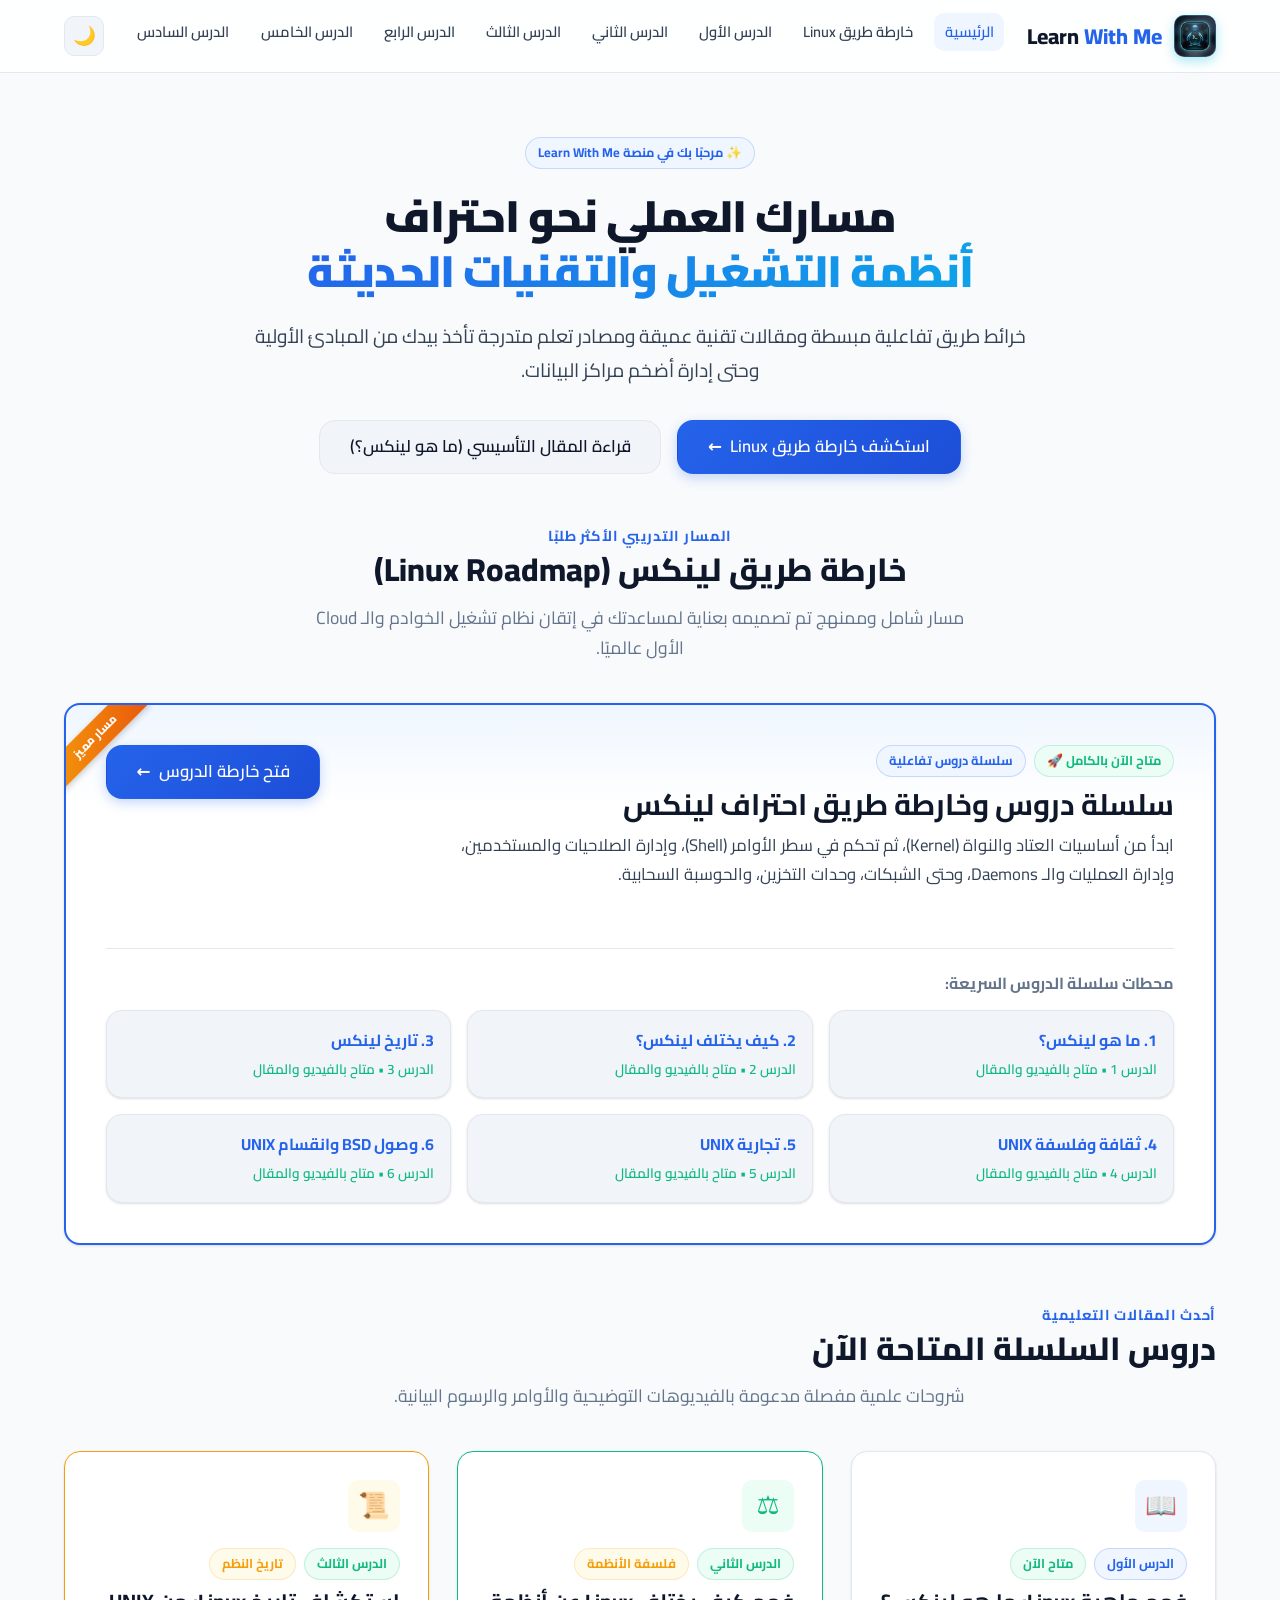
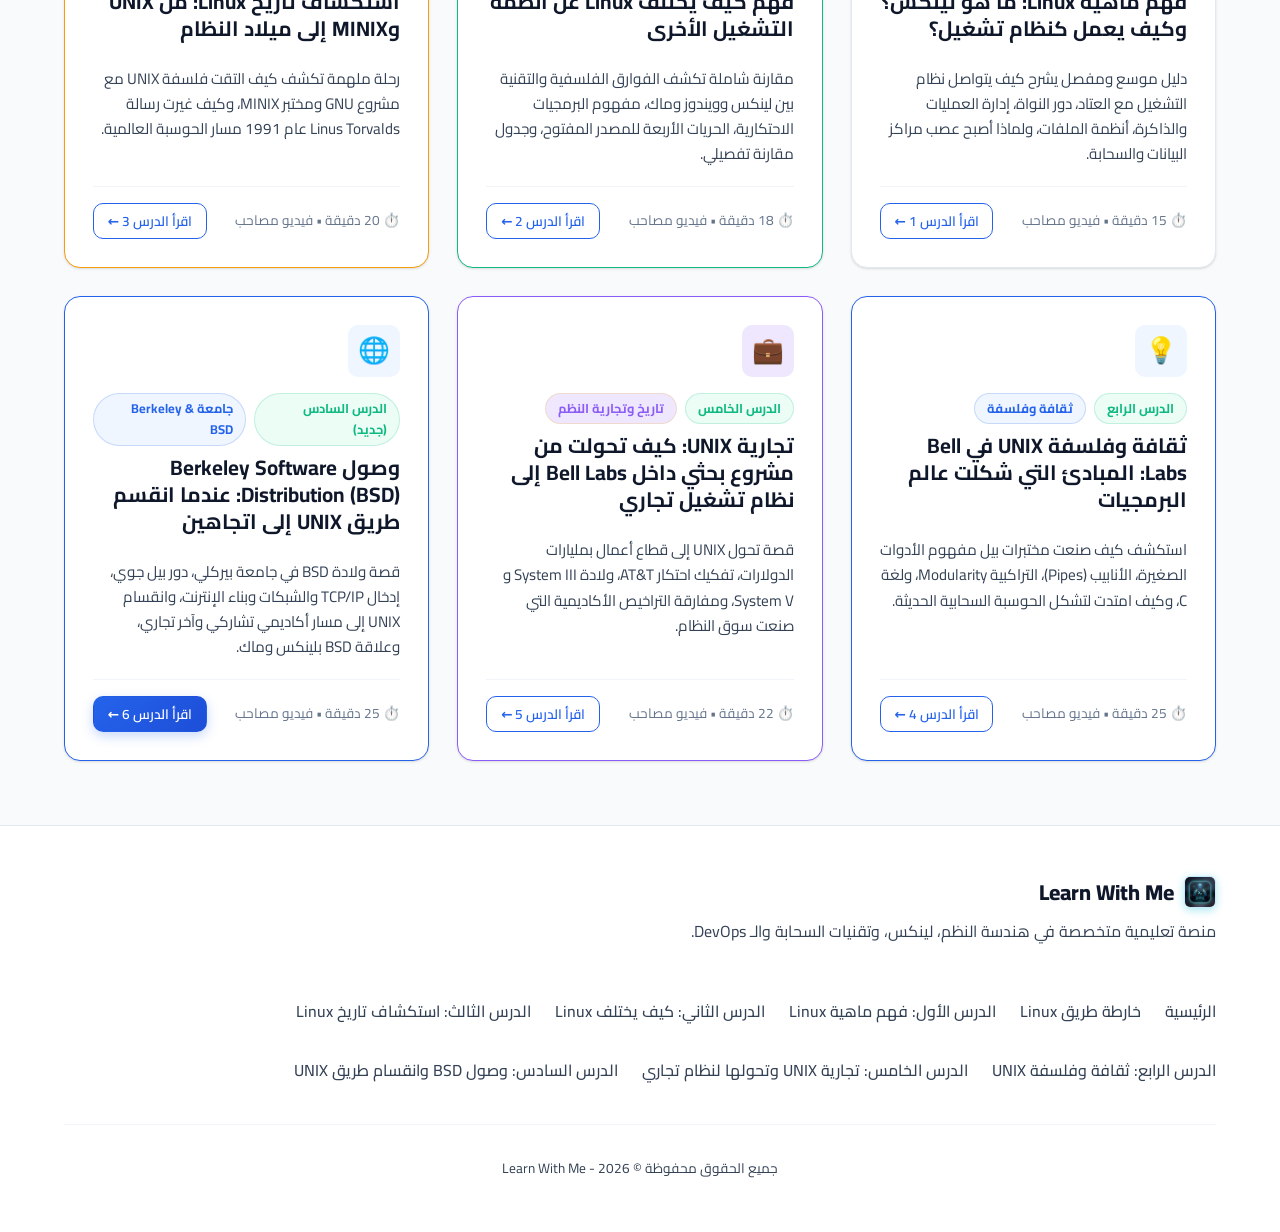
==== commit 4159ccfc: "Add Lesson 6: Berkeley Software Distribution (BSD) with embedded video and SEO optimization" ====
--- a/index.html
+++ b/index.html
@@ -9,6 +9,7 @@
   <link rel="icon" type="image/png" sizes="32x32" href="favicon-32x32.png">
   <link rel="icon" type="image/png" sizes="16x16" href="favicon-16x16.png">
   <link rel="apple-touch-icon" sizes="180x180" href="apple-touch-icon.png">
+  <link rel="canonical" href="https://learn.jalalmahmoud.online/">
   <link rel="stylesheet" href="style.css">
 </head>
 <body>
@@ -30,6 +31,7 @@
         <li><a href="history-of-linux.html" class="nav-link">الدرس الثالث</a></li>
         <li><a href="unix-philosophy.html" class="nav-link">الدرس الرابع</a></li>
         <li><a href="unix-commercialization.html" class="nav-link">الدرس الخامس</a></li>
+        <li><a href="berkeley-software-distribution.html" class="nav-link">الدرس السادس</a></li>
       </ul>
       <div class="nav-actions">
         <button id="themeToggle" class="theme-toggle-btn" aria-label="تبديل الوضع الليلي">🌙</button>
@@ -120,9 +122,9 @@
             <strong style="color: var(--primary); display: block; margin-bottom: 0.25rem;">5. تجارية UNIX</strong>
             <span style="font-size: 0.85rem; color: var(--accent); font-weight: 600;">الدرس 5 • متاح بالفيديو والمقال</span>
           </a>
-          <a href="linux-roadmap.html" class="card" style="padding: 1rem; background: var(--bg-surface-alt); text-decoration: none;">
-            <strong style="color: var(--primary); display: block; margin-bottom: 0.25rem;">🗺️ خارطة الطريق</strong>
-            <span style="font-size: 0.85rem; color: var(--text-secondary);">استعراض مسار التعلم كاملاً</span>
+          <a href="berkeley-software-distribution.html" class="card" style="padding: 1rem; background: var(--bg-surface-alt); text-decoration: none;">
+            <strong style="color: var(--primary); display: block; margin-bottom: 0.25rem;">6. وصول BSD وانقسام UNIX</strong>
+            <span style="font-size: 0.85rem; color: var(--accent); font-weight: 600;">الدرس 6 • متاح بالفيديو والمقال</span>
           </a>
         </div>
       </div>
@@ -225,7 +227,7 @@
         <div class="card-header">
           <div class="card-icon" style="background-color: rgba(139, 92, 246, 0.15); color: var(--accent-purple);">💼</div>
           <div style="display: flex; gap: 0.5rem; margin-bottom: 0.5rem;">
-            <span class="badge badge-accent">الدرس الخامس (جديد)</span>
+            <span class="badge badge-accent">الدرس الخامس</span>
             <span class="badge badge-warning" style="background-color: rgba(139, 92, 246, 0.15); color: var(--accent-purple);">تاريخ وتجارية النظم</span>
           </div>
           <h3 class="card-title">
@@ -237,7 +239,28 @@
         </div>
         <div class="card-footer">
           <span style="font-size: 0.85rem; color: var(--text-muted);">⏱️ 22 دقيقة • فيديو مصاحب</span>
-          <a href="unix-commercialization.html" class="btn btn-primary btn-sm" style="background: linear-gradient(135deg, var(--accent-purple), #7c3aed);">اقرأ الدرس 5 ←</a>
+          <a href="unix-commercialization.html" class="btn btn-outline btn-sm">اقرأ الدرس 5 ←</a>
+        </div>
+      </div>
+
+      <!-- Article 6 Card -->
+      <div class="card" style="border-color: var(--primary);">
+        <div class="card-header">
+          <div class="card-icon" style="background-color: var(--primary-light); color: var(--primary);">🌐</div>
+          <div style="display: flex; gap: 0.5rem; margin-bottom: 0.5rem;">
+            <span class="badge badge-accent">الدرس السادس (جديد)</span>
+            <span class="badge badge-primary">جامعة Berkeley &amp; BSD</span>
+          </div>
+          <h3 class="card-title">
+            <a href="berkeley-software-distribution.html">وصول Berkeley Software Distribution (BSD): عندما انقسم طريق UNIX إلى اتجاهين</a>
+          </h3>
+        </div>
+        <div class="card-body">
+          قصة ولادة BSD في جامعة بيركلي، دور بيل جوي، إدخال TCP/IP والشبكات وبناء الإنترنت، وانقسام UNIX إلى مسار أكاديمي تشاركي وآخر تجاري، وعلاقة BSD بلينكس وماك.
+        </div>
+        <div class="card-footer">
+          <span style="font-size: 0.85rem; color: var(--text-muted);">⏱️ 25 دقيقة • فيديو مصاحب</span>
+          <a href="berkeley-software-distribution.html" class="btn btn-primary btn-sm">اقرأ الدرس 6 ←</a>
         </div>
       </div>
     </div>
@@ -263,6 +286,7 @@
           <li><a href="history-of-linux.html">الدرس الثالث: استكشاف تاريخ Linux</a></li>
           <li><a href="unix-philosophy.html">الدرس الرابع: ثقافة وفلسفة UNIX</a></li>
           <li><a href="unix-commercialization.html">الدرس الخامس: تجارية UNIX وتحولها لنظام تجاري</a></li>
+          <li><a href="berkeley-software-distribution.html">الدرس السادس: وصول BSD وانقسام طريق UNIX</a></li>
         </ul>
       </div>
       <div class="footer-bottom">
--- a/style.css
+++ b/style.css
@@ -258,7 +258,7 @@
   display: flex;
   align-items: center;
   list-style: none;
-  gap: 1.5rem;
+  gap: 0.65rem;
   margin: 0;
   padding: 0;
 }
@@ -266,9 +266,11 @@
 .nav-link {
   display: inline-flex;
   align-items: center;
-  gap: 0.5rem;
-  padding: 0.5rem 0.85rem;
+  gap: 0.35rem;
+  padding: 0.4rem 0.65rem;
   font-weight: 600;
+  font-size: 0.92rem;
+  white-space: nowrap;
   color: var(--text-secondary);
   border-radius: var(--radius-md);
   transition: all var(--transition-fast);
@@ -1173,11 +1175,7 @@
 /* ==========================================================================
    Responsive Utilities
    ========================================================================== */
-@media (max-width: 768px) {
-  .hero-title {
-    font-size: 2rem;
-  }
-  
+@media (max-width: 1080px) {
   .navbar {
     flex-wrap: wrap;
     height: auto;
@@ -1191,6 +1189,14 @@
     justify-content: center;
     gap: 0.5rem;
     font-size: 0.9rem;
+    flex-wrap: wrap;
+  }
+}
+
+@media (max-width: 768px) {
+  .hero-title {
+    font-size: 2rem;
+  }
   }
 
   .roadmap-container {
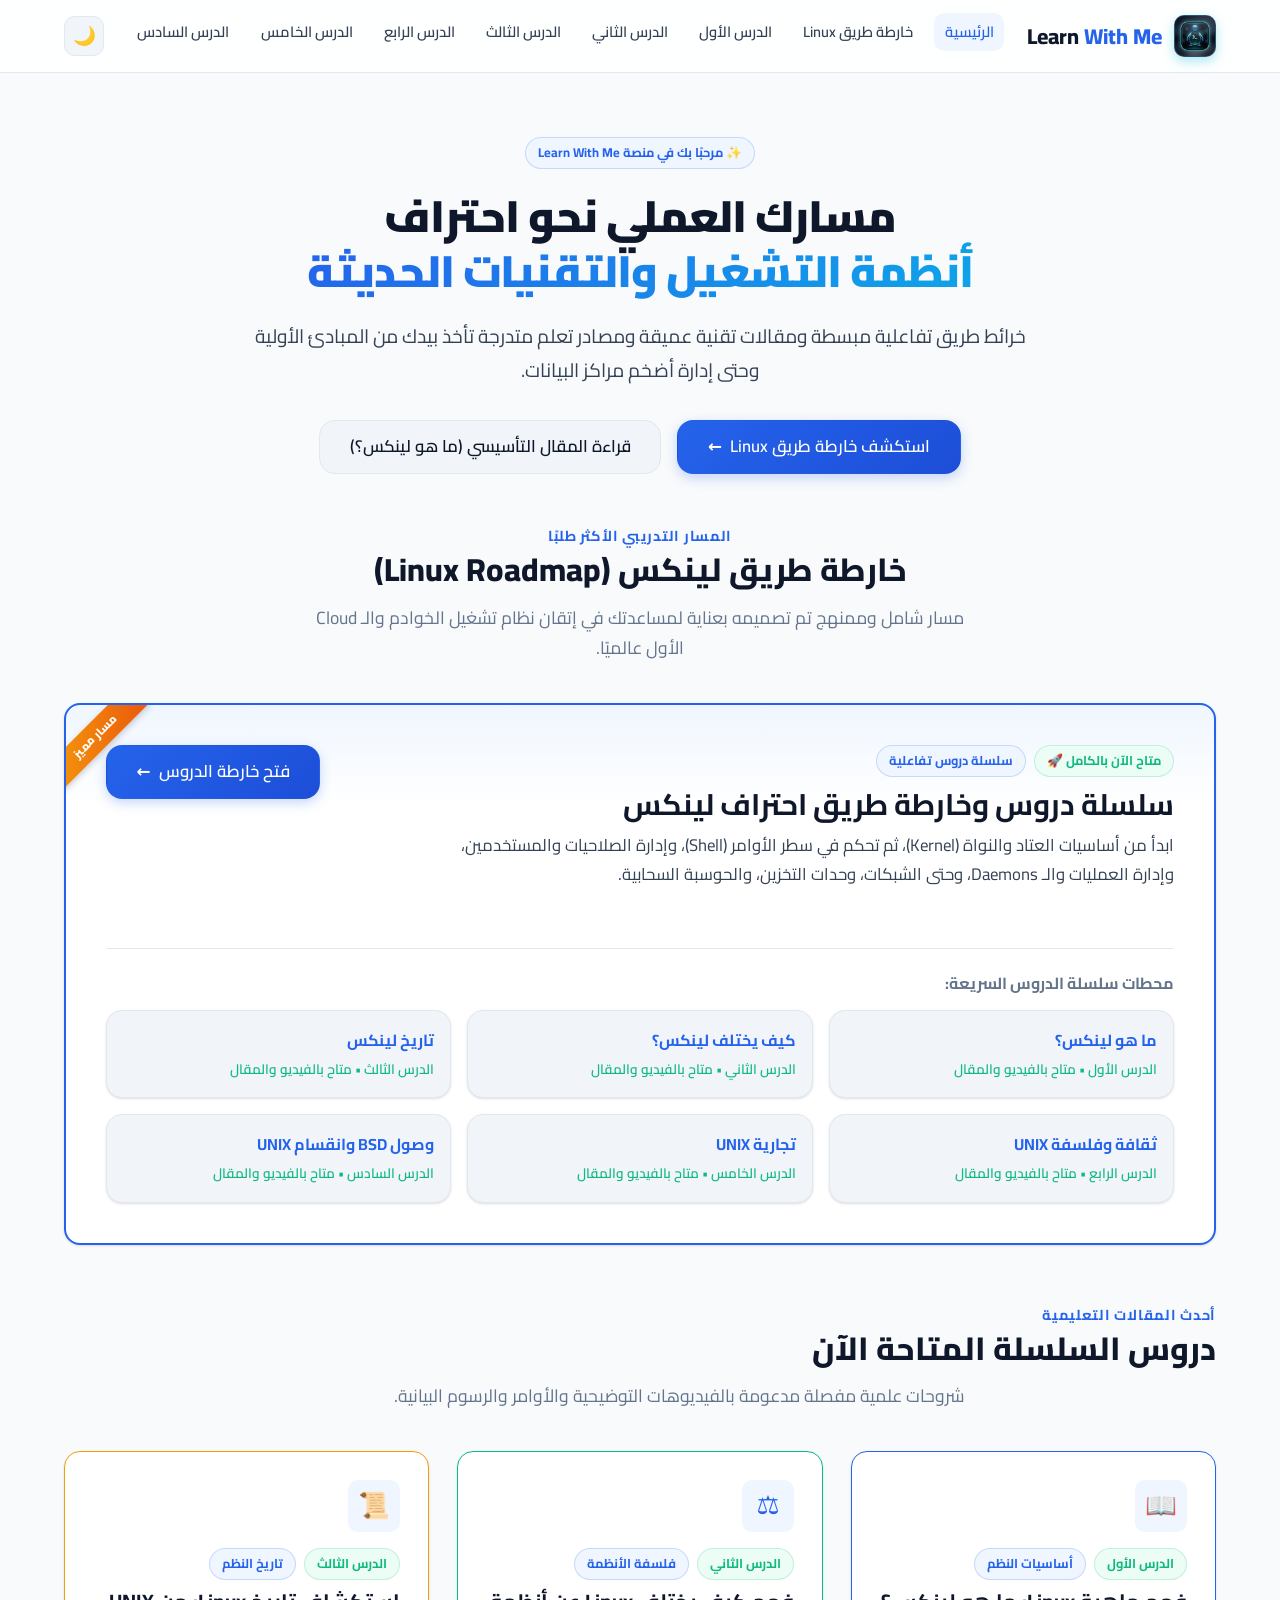
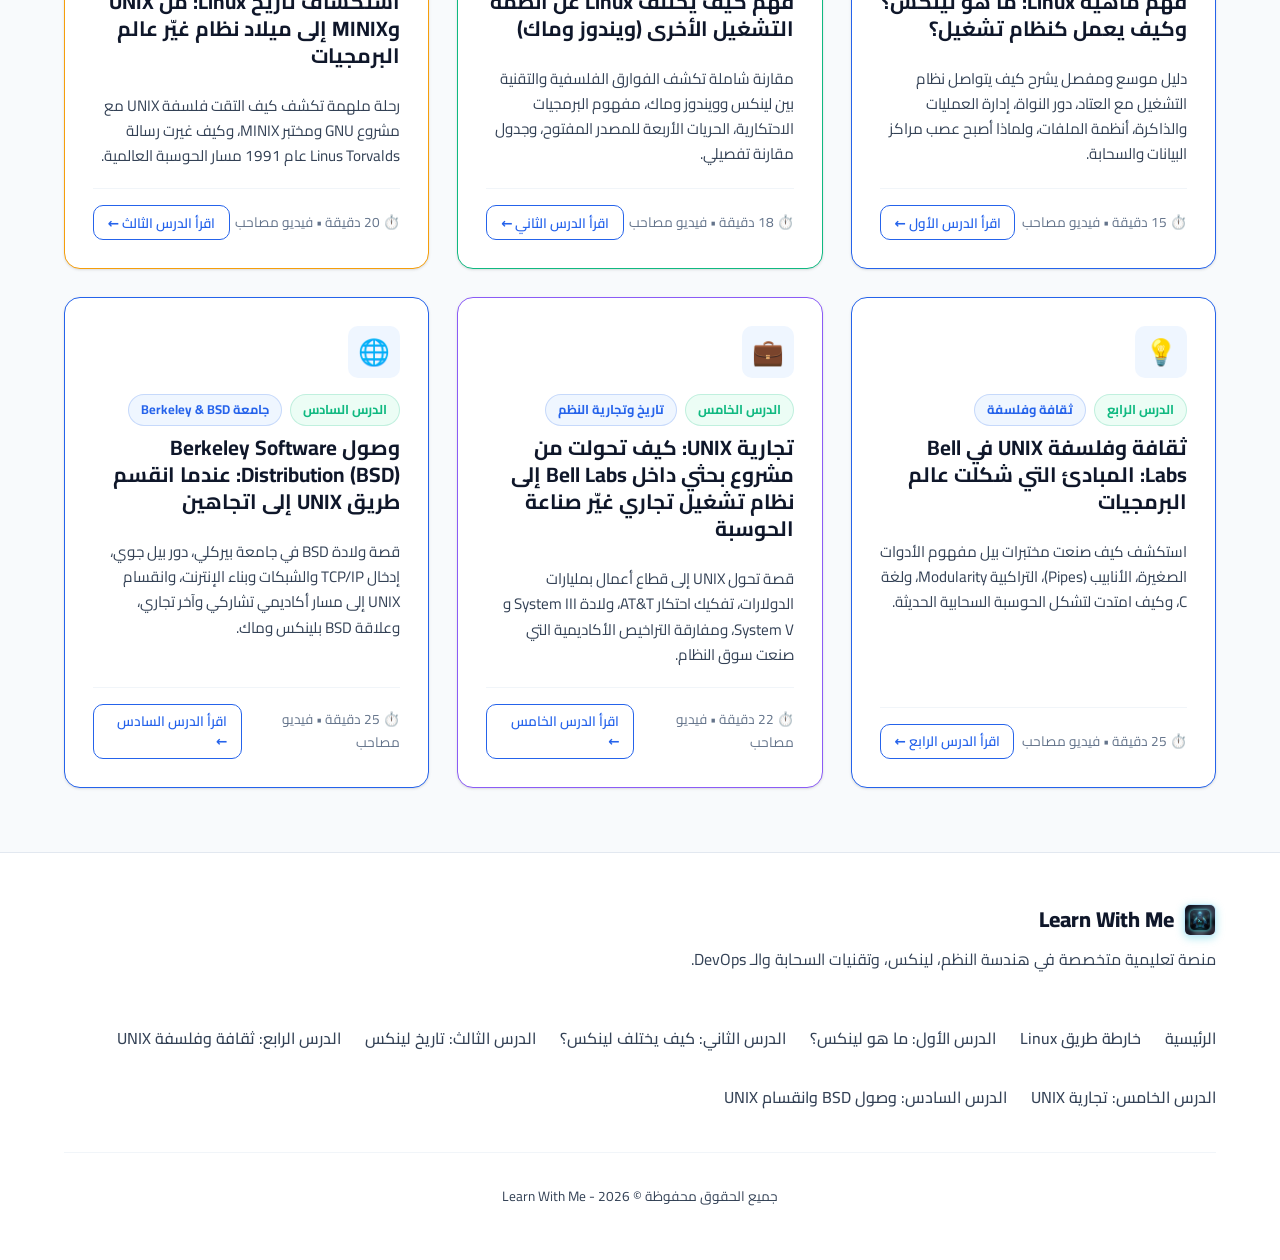
==== commit 258b28e8: "feat: Add lightweight Python build system and templates for automated lesson generation" ====
--- a/index.html
+++ b/index.html
@@ -103,28 +103,28 @@
         <h4 style="font-size: 1rem; color: var(--text-muted); margin-bottom: 1rem;">محطات سلسلة الدروس السريعة:</h4>
         <div class="grid grid-3" style="gap: 1rem;">
           <a href="what-is-linux.html" class="card" style="padding: 1rem; background: var(--bg-surface-alt); text-decoration: none;">
-            <strong style="color: var(--primary); display: block; margin-bottom: 0.25rem;">1. ما هو لينكس؟</strong>
-            <span style="font-size: 0.85rem; color: var(--accent); font-weight: 600;">الدرس 1 • متاح بالفيديو والمقال</span>
+            <strong style="color: var(--primary); display: block; margin-bottom: 0.25rem;">ما هو لينكس؟</strong>
+            <span style="font-size: 0.85rem; color: var(--accent); font-weight: 600;">الدرس الأول • متاح بالفيديو والمقال</span>
           </a>
           <a href="linux-vs-other-os.html" class="card" style="padding: 1rem; background: var(--bg-surface-alt); text-decoration: none;">
-            <strong style="color: var(--primary); display: block; margin-bottom: 0.25rem;">2. كيف يختلف لينكس؟</strong>
-            <span style="font-size: 0.85rem; color: var(--accent); font-weight: 600;">الدرس 2 • متاح بالفيديو والمقال</span>
+            <strong style="color: var(--primary); display: block; margin-bottom: 0.25rem;">كيف يختلف لينكس؟</strong>
+            <span style="font-size: 0.85rem; color: var(--accent); font-weight: 600;">الدرس الثاني • متاح بالفيديو والمقال</span>
           </a>
           <a href="history-of-linux.html" class="card" style="padding: 1rem; background: var(--bg-surface-alt); text-decoration: none;">
-            <strong style="color: var(--primary); display: block; margin-bottom: 0.25rem;">3. تاريخ لينكس</strong>
-            <span style="font-size: 0.85rem; color: var(--accent); font-weight: 600;">الدرس 3 • متاح بالفيديو والمقال</span>
+            <strong style="color: var(--primary); display: block; margin-bottom: 0.25rem;">تاريخ لينكس</strong>
+            <span style="font-size: 0.85rem; color: var(--accent); font-weight: 600;">الدرس الثالث • متاح بالفيديو والمقال</span>
           </a>
           <a href="unix-philosophy.html" class="card" style="padding: 1rem; background: var(--bg-surface-alt); text-decoration: none;">
-            <strong style="color: var(--primary); display: block; margin-bottom: 0.25rem;">4. ثقافة وفلسفة UNIX</strong>
-            <span style="font-size: 0.85rem; color: var(--accent); font-weight: 600;">الدرس 4 • متاح بالفيديو والمقال</span>
+            <strong style="color: var(--primary); display: block; margin-bottom: 0.25rem;">ثقافة وفلسفة UNIX</strong>
+            <span style="font-size: 0.85rem; color: var(--accent); font-weight: 600;">الدرس الرابع • متاح بالفيديو والمقال</span>
           </a>
           <a href="unix-commercialization.html" class="card" style="padding: 1rem; background: var(--bg-surface-alt); text-decoration: none;">
-            <strong style="color: var(--primary); display: block; margin-bottom: 0.25rem;">5. تجارية UNIX</strong>
-            <span style="font-size: 0.85rem; color: var(--accent); font-weight: 600;">الدرس 5 • متاح بالفيديو والمقال</span>
+            <strong style="color: var(--primary); display: block; margin-bottom: 0.25rem;">تجارية UNIX</strong>
+            <span style="font-size: 0.85rem; color: var(--accent); font-weight: 600;">الدرس الخامس • متاح بالفيديو والمقال</span>
           </a>
           <a href="berkeley-software-distribution.html" class="card" style="padding: 1rem; background: var(--bg-surface-alt); text-decoration: none;">
-            <strong style="color: var(--primary); display: block; margin-bottom: 0.25rem;">6. وصول BSD وانقسام UNIX</strong>
-            <span style="font-size: 0.85rem; color: var(--accent); font-weight: 600;">الدرس 6 • متاح بالفيديو والمقال</span>
+            <strong style="color: var(--primary); display: block; margin-bottom: 0.25rem;">وصول BSD وانقسام UNIX</strong>
+            <span style="font-size: 0.85rem; color: var(--accent); font-weight: 600;">الدرس السادس • متاح بالفيديو والمقال</span>
           </a>
         </div>
       </div>
@@ -138,13 +138,13 @@
     </div>
 
     <div class="grid grid-2">
-      <!-- Article 1 Card -->
-      <div class="card">
+      <!-- الدرس الأول Card -->
+      <div class="card" style="border-color: var(--primary);">
         <div class="card-header">
           <div class="card-icon">📖</div>
           <div style="display: flex; gap: 0.5rem; margin-bottom: 0.5rem;">
-            <span class="badge badge-primary">الدرس الأول</span>
-            <span class="badge badge-accent">متاح الآن</span>
+            <span class="badge badge-accent">الدرس الأول</span>
+            <span class="badge badge-primary">أساسيات النظم</span>
           </div>
           <h3 class="card-title">
             <a href="what-is-linux.html">فهم ماهية Linux: ما هو لينكس؟ وكيف يعمل كنظام تشغيل؟</a>
@@ -155,20 +155,19 @@
         </div>
         <div class="card-footer">
           <span style="font-size: 0.85rem; color: var(--text-muted);">⏱️ 15 دقيقة • فيديو مصاحب</span>
-          <a href="what-is-linux.html" class="btn btn-outline btn-sm">اقرأ الدرس 1 ←</a>
-        </div>
-      </div>
-
-      <!-- Article 2 Card -->
+          <a href="what-is-linux.html" class="btn btn-outline btn-sm">اقرأ الدرس الأول ←</a>
+        </div>
+      </div>
+      <!-- الدرس الثاني Card -->
       <div class="card" style="border-color: var(--accent);">
         <div class="card-header">
-          <div class="card-icon" style="background-color: var(--accent-light); color: var(--accent);">⚖️</div>
+          <div class="card-icon">⚖️</div>
           <div style="display: flex; gap: 0.5rem; margin-bottom: 0.5rem;">
             <span class="badge badge-accent">الدرس الثاني</span>
-            <span class="badge badge-warning">فلسفة الأنظمة</span>
-          </div>
-          <h3 class="card-title">
-            <a href="linux-vs-other-os.html">فهم كيف يختلف Linux عن أنظمة التشغيل الأخرى</a>
+            <span class="badge badge-primary">فلسفة الأنظمة</span>
+          </div>
+          <h3 class="card-title">
+            <a href="linux-vs-other-os.html">فهم كيف يختلف Linux عن أنظمة التشغيل الأخرى (ويندوز وماك)</a>
           </h3>
         </div>
         <div class="card-body">
@@ -176,20 +175,19 @@
         </div>
         <div class="card-footer">
           <span style="font-size: 0.85rem; color: var(--text-muted);">⏱️ 18 دقيقة • فيديو مصاحب</span>
-          <a href="linux-vs-other-os.html" class="btn btn-outline btn-sm">اقرأ الدرس 2 ←</a>
-        </div>
-      </div>
-
-      <!-- Article 3 Card -->
+          <a href="linux-vs-other-os.html" class="btn btn-outline btn-sm">اقرأ الدرس الثاني ←</a>
+        </div>
+      </div>
+      <!-- الدرس الثالث Card -->
       <div class="card" style="border-color: var(--accent-orange);">
         <div class="card-header">
-          <div class="card-icon" style="background-color: var(--accent-orange-light); color: var(--accent-orange);">📜</div>
+          <div class="card-icon">📜</div>
           <div style="display: flex; gap: 0.5rem; margin-bottom: 0.5rem;">
             <span class="badge badge-accent">الدرس الثالث</span>
-            <span class="badge badge-warning" style="background-color: var(--accent-orange-light); color: var(--accent-orange);">تاريخ النظم</span>
-          </div>
-          <h3 class="card-title">
-            <a href="history-of-linux.html">استكشاف تاريخ Linux: من UNIX وMINIX إلى ميلاد النظام</a>
+            <span class="badge badge-primary">تاريخ النظم</span>
+          </div>
+          <h3 class="card-title">
+            <a href="history-of-linux.html">استكشاف تاريخ Linux: من UNIX وMINIX إلى ميلاد نظام غيّر عالم البرمجيات</a>
           </h3>
         </div>
         <div class="card-body">
@@ -197,14 +195,13 @@
         </div>
         <div class="card-footer">
           <span style="font-size: 0.85rem; color: var(--text-muted);">⏱️ 20 دقيقة • فيديو مصاحب</span>
-          <a href="history-of-linux.html" class="btn btn-outline btn-sm">اقرأ الدرس 3 ←</a>
-        </div>
-      </div>
-
-      <!-- Article 4 Card -->
+          <a href="history-of-linux.html" class="btn btn-outline btn-sm">اقرأ الدرس الثالث ←</a>
+        </div>
+      </div>
+      <!-- الدرس الرابع Card -->
       <div class="card" style="border-color: var(--primary);">
         <div class="card-header">
-          <div class="card-icon" style="background-color: var(--primary-light); color: var(--primary);">💡</div>
+          <div class="card-icon">💡</div>
           <div style="display: flex; gap: 0.5rem; margin-bottom: 0.5rem;">
             <span class="badge badge-accent">الدرس الرابع</span>
             <span class="badge badge-primary">ثقافة وفلسفة</span>
@@ -218,20 +215,19 @@
         </div>
         <div class="card-footer">
           <span style="font-size: 0.85rem; color: var(--text-muted);">⏱️ 25 دقيقة • فيديو مصاحب</span>
-          <a href="unix-philosophy.html" class="btn btn-outline btn-sm">اقرأ الدرس 4 ←</a>
-        </div>
-      </div>
-
-      <!-- Article 5 Card -->
+          <a href="unix-philosophy.html" class="btn btn-outline btn-sm">اقرأ الدرس الرابع ←</a>
+        </div>
+      </div>
+      <!-- الدرس الخامس Card -->
       <div class="card" style="border-color: var(--accent-purple);">
         <div class="card-header">
-          <div class="card-icon" style="background-color: rgba(139, 92, 246, 0.15); color: var(--accent-purple);">💼</div>
+          <div class="card-icon">💼</div>
           <div style="display: flex; gap: 0.5rem; margin-bottom: 0.5rem;">
             <span class="badge badge-accent">الدرس الخامس</span>
-            <span class="badge badge-warning" style="background-color: rgba(139, 92, 246, 0.15); color: var(--accent-purple);">تاريخ وتجارية النظم</span>
-          </div>
-          <h3 class="card-title">
-            <a href="unix-commercialization.html">تجارية UNIX: كيف تحولت من مشروع بحثي داخل Bell Labs إلى نظام تشغيل تجاري</a>
+            <span class="badge badge-primary">تاريخ وتجارية النظم</span>
+          </div>
+          <h3 class="card-title">
+            <a href="unix-commercialization.html">تجارية UNIX: كيف تحولت من مشروع بحثي داخل Bell Labs إلى نظام تشغيل تجاري غيّر صناعة الحوسبة</a>
           </h3>
         </div>
         <div class="card-body">
@@ -239,17 +235,16 @@
         </div>
         <div class="card-footer">
           <span style="font-size: 0.85rem; color: var(--text-muted);">⏱️ 22 دقيقة • فيديو مصاحب</span>
-          <a href="unix-commercialization.html" class="btn btn-outline btn-sm">اقرأ الدرس 5 ←</a>
-        </div>
-      </div>
-
-      <!-- Article 6 Card -->
+          <a href="unix-commercialization.html" class="btn btn-outline btn-sm">اقرأ الدرس الخامس ←</a>
+        </div>
+      </div>
+      <!-- الدرس السادس Card -->
       <div class="card" style="border-color: var(--primary);">
         <div class="card-header">
-          <div class="card-icon" style="background-color: var(--primary-light); color: var(--primary);">🌐</div>
-          <div style="display: flex; gap: 0.5rem; margin-bottom: 0.5rem;">
-            <span class="badge badge-accent">الدرس السادس (جديد)</span>
-            <span class="badge badge-primary">جامعة Berkeley &amp; BSD</span>
+          <div class="card-icon">🌐</div>
+          <div style="display: flex; gap: 0.5rem; margin-bottom: 0.5rem;">
+            <span class="badge badge-accent">الدرس السادس</span>
+            <span class="badge badge-primary">جامعة Berkeley & BSD</span>
           </div>
           <h3 class="card-title">
             <a href="berkeley-software-distribution.html">وصول Berkeley Software Distribution (BSD): عندما انقسم طريق UNIX إلى اتجاهين</a>
@@ -260,7 +255,7 @@
         </div>
         <div class="card-footer">
           <span style="font-size: 0.85rem; color: var(--text-muted);">⏱️ 25 دقيقة • فيديو مصاحب</span>
-          <a href="berkeley-software-distribution.html" class="btn btn-primary btn-sm">اقرأ الدرس 6 ←</a>
+          <a href="berkeley-software-distribution.html" class="btn btn-outline btn-sm">اقرأ الدرس السادس ←</a>
         </div>
       </div>
     </div>
@@ -281,12 +276,12 @@
         <ul class="footer-links">
           <li><a href="index.html">الرئيسية</a></li>
           <li><a href="linux-roadmap.html">خارطة طريق Linux</a></li>
-          <li><a href="what-is-linux.html">الدرس الأول: فهم ماهية Linux</a></li>
-          <li><a href="linux-vs-other-os.html">الدرس الثاني: كيف يختلف Linux</a></li>
-          <li><a href="history-of-linux.html">الدرس الثالث: استكشاف تاريخ Linux</a></li>
+          <li><a href="what-is-linux.html">الدرس الأول: ما هو لينكس؟</a></li>
+          <li><a href="linux-vs-other-os.html">الدرس الثاني: كيف يختلف لينكس؟</a></li>
+          <li><a href="history-of-linux.html">الدرس الثالث: تاريخ لينكس</a></li>
           <li><a href="unix-philosophy.html">الدرس الرابع: ثقافة وفلسفة UNIX</a></li>
-          <li><a href="unix-commercialization.html">الدرس الخامس: تجارية UNIX وتحولها لنظام تجاري</a></li>
-          <li><a href="berkeley-software-distribution.html">الدرس السادس: وصول BSD وانقسام طريق UNIX</a></li>
+          <li><a href="unix-commercialization.html">الدرس الخامس: تجارية UNIX</a></li>
+          <li><a href="berkeley-software-distribution.html">الدرس السادس: وصول BSD وانقسام UNIX</a></li>
         </ul>
       </div>
       <div class="footer-bottom">
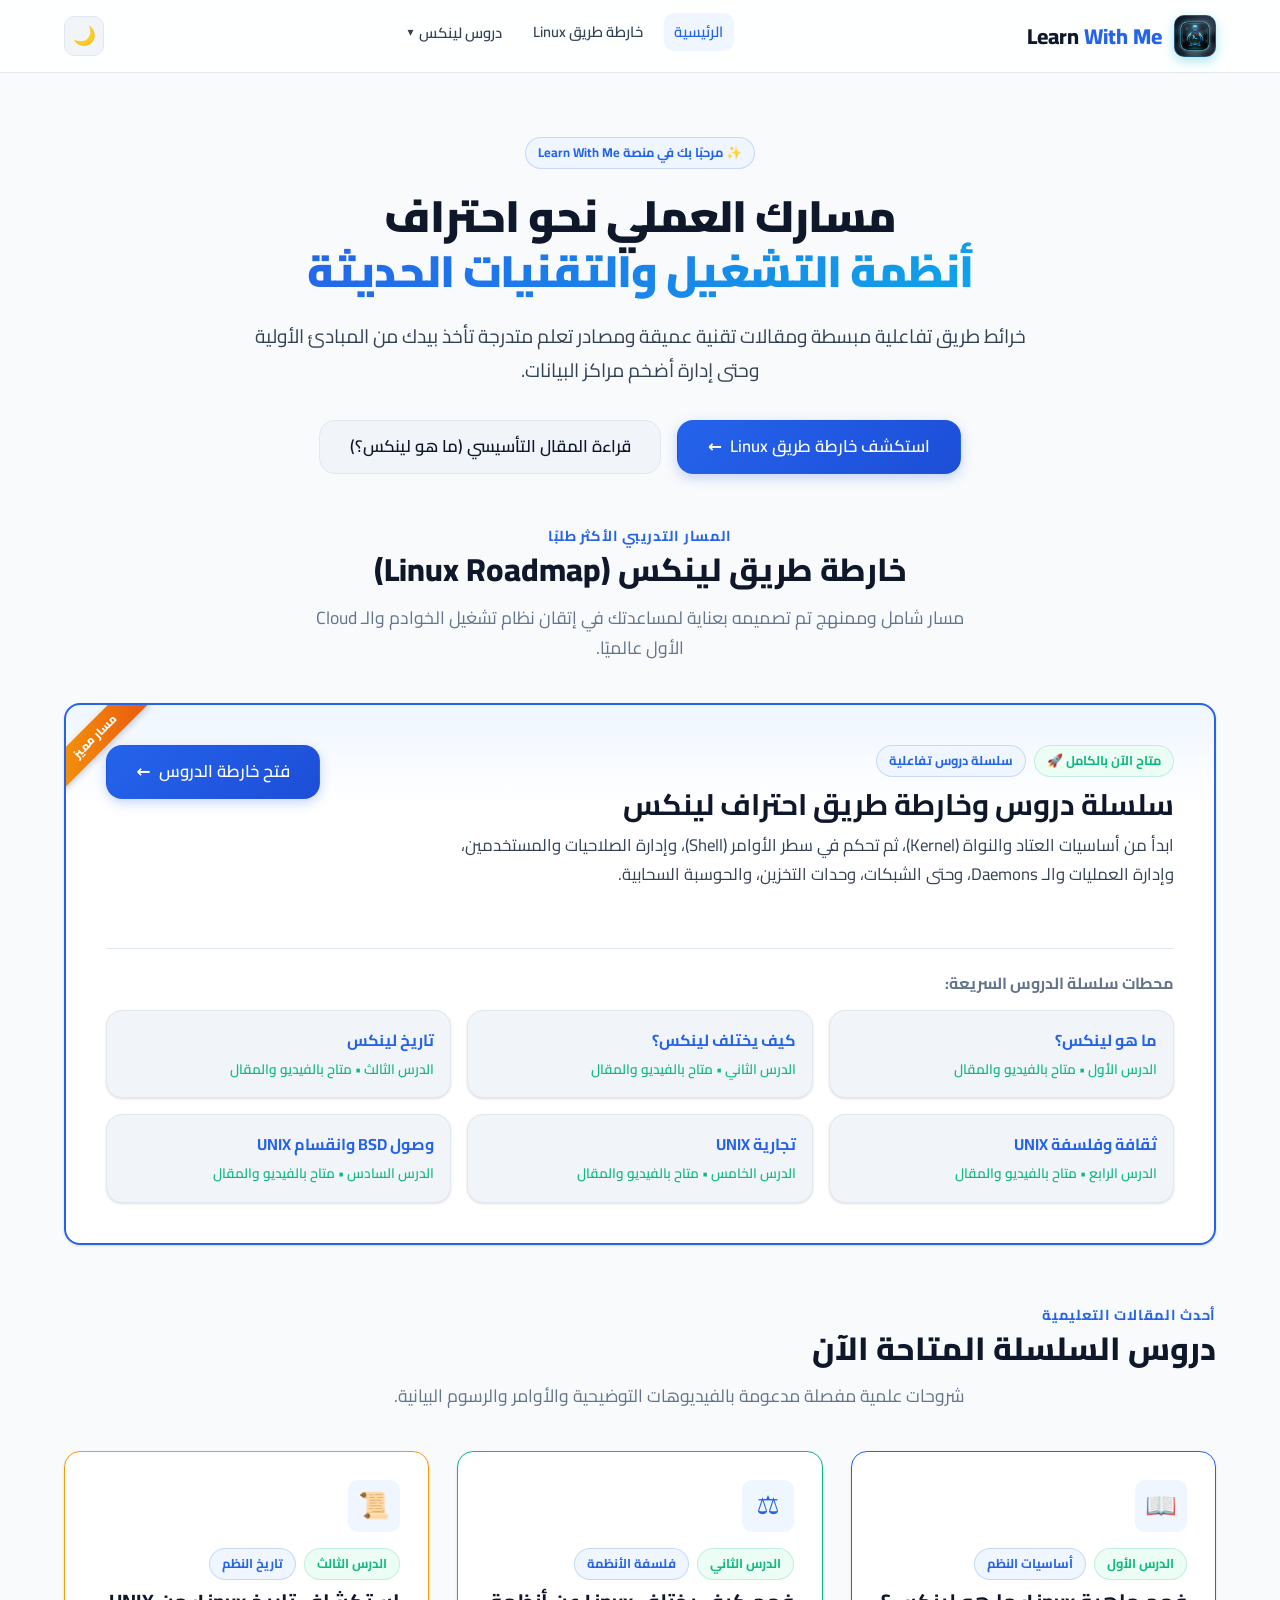
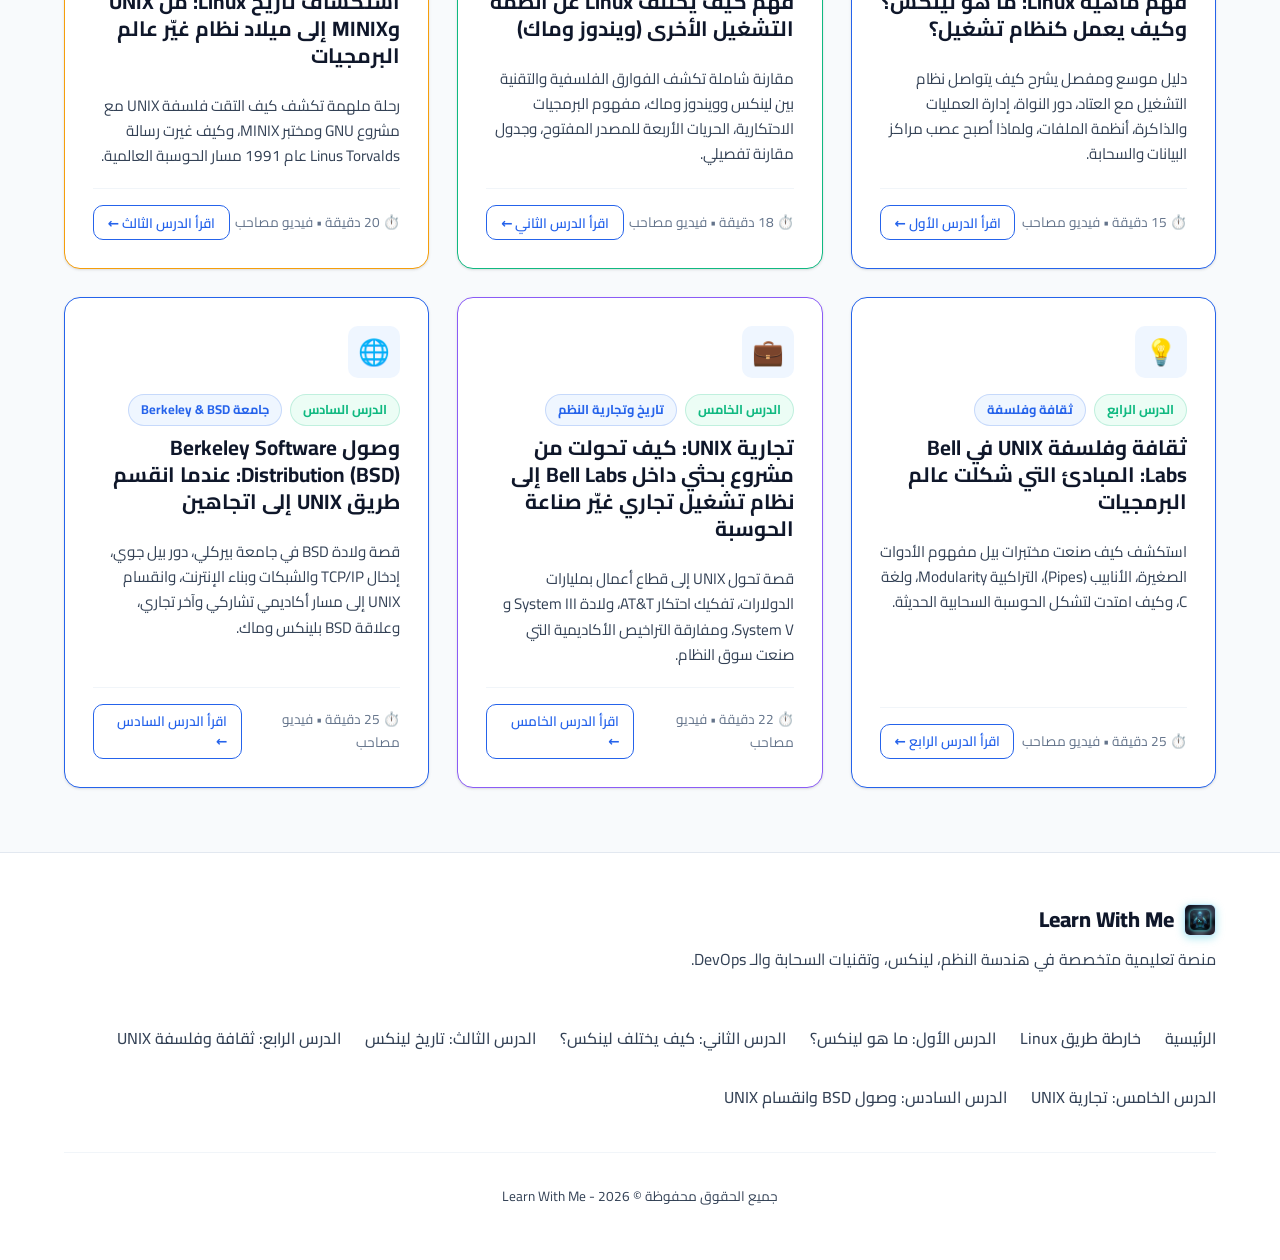
==== commit 58c78e91: "feat: Replace overcrowded lesson links in navbar with clean dropdown menu" ====
--- a/index.html
+++ b/index.html
@@ -26,12 +26,61 @@
       <ul class="nav-menu">
         <li><a href="index.html" class="nav-link active">الرئيسية</a></li>
         <li><a href="linux-roadmap.html" class="nav-link">خارطة طريق Linux</a></li>
-        <li><a href="what-is-linux.html" class="nav-link">الدرس الأول</a></li>
-        <li><a href="linux-vs-other-os.html" class="nav-link">الدرس الثاني</a></li>
-        <li><a href="history-of-linux.html" class="nav-link">الدرس الثالث</a></li>
-        <li><a href="unix-philosophy.html" class="nav-link">الدرس الرابع</a></li>
-        <li><a href="unix-commercialization.html" class="nav-link">الدرس الخامس</a></li>
-        <li><a href="berkeley-software-distribution.html" class="nav-link">الدرس السادس</a></li>
+        <li class="nav-dropdown">
+          <button class="nav-link dropdown-toggle" type="button" aria-expanded="false" aria-haspopup="true">
+            <span>دروس لينكس</span>
+            <span class="dropdown-arrow">▾</span>
+          </button>
+          <div class="dropdown-menu">
+            <div class="dropdown-header">سلسلة مدخل إلى Linux (6 دروس)</div>
+            <a href="what-is-linux.html" class="dropdown-item">
+              <span class="dropdown-item-num">01</span>
+              <div class="dropdown-item-text">
+                <span class="dropdown-item-title">الدرس الأول</span>
+                <span class="dropdown-item-sub">ما هو لينكس؟</span>
+              </div>
+            </a>
+            <a href="linux-vs-other-os.html" class="dropdown-item">
+              <span class="dropdown-item-num">02</span>
+              <div class="dropdown-item-text">
+                <span class="dropdown-item-title">الدرس الثاني</span>
+                <span class="dropdown-item-sub">كيف يختلف لينكس؟</span>
+              </div>
+            </a>
+            <a href="history-of-linux.html" class="dropdown-item">
+              <span class="dropdown-item-num">03</span>
+              <div class="dropdown-item-text">
+                <span class="dropdown-item-title">الدرس الثالث</span>
+                <span class="dropdown-item-sub">تاريخ لينكس</span>
+              </div>
+            </a>
+            <a href="unix-philosophy.html" class="dropdown-item">
+              <span class="dropdown-item-num">04</span>
+              <div class="dropdown-item-text">
+                <span class="dropdown-item-title">الدرس الرابع</span>
+                <span class="dropdown-item-sub">ثقافة وفلسفة UNIX</span>
+              </div>
+            </a>
+            <a href="unix-commercialization.html" class="dropdown-item">
+              <span class="dropdown-item-num">05</span>
+              <div class="dropdown-item-text">
+                <span class="dropdown-item-title">الدرس الخامس</span>
+                <span class="dropdown-item-sub">تجارية UNIX</span>
+              </div>
+            </a>
+            <a href="berkeley-software-distribution.html" class="dropdown-item">
+              <span class="dropdown-item-num">06</span>
+              <div class="dropdown-item-text">
+                <span class="dropdown-item-title">الدرس السادس</span>
+                <span class="dropdown-item-sub">وصول BSD وانقسام UNIX</span>
+              </div>
+            </a>
+            <div class="dropdown-divider"></div>
+            <a href="linux-roadmap.html" class="dropdown-footer-link">
+              <span>استعراض كافة الدروس في خارطة الطريق ←</span>
+            </a>
+          </div>
+        </li>
       </ul>
       <div class="nav-actions">
         <button id="themeToggle" class="theme-toggle-btn" aria-label="تبديل الوضع الليلي">🌙</button>
@@ -290,27 +339,7 @@
     </div>
   </footer>
 
-  <!-- Theme Toggle Script -->
-  <script>
-    const themeToggle = document.getElementById('themeToggle');
-    const prefersDark = window.matchMedia('(prefers-color-scheme: dark)').matches;
-    const currentTheme = localStorage.getItem('theme') || (prefersDark ? 'dark' : 'light');
-
-    if (currentTheme === 'dark') {
-      document.documentElement.setAttribute('data-theme', 'dark');
-      themeToggle.textContent = '☀️';
-    } else {
-      document.documentElement.setAttribute('data-theme', 'light');
-      themeToggle.textContent = '🌙';
-    }
-
-    themeToggle.addEventListener('click', () => {
-      const isDark = document.documentElement.getAttribute('data-theme') === 'dark';
-      const newTheme = isDark ? 'light' : 'dark';
-      document.documentElement.setAttribute('data-theme', newTheme);
-      themeToggle.textContent = newTheme === 'dark' ? '☀️' : '🌙';
-      localStorage.setItem('theme', newTheme);
-    });
-  </script>
+  <!-- Interactive Enhancements & Theme Script -->
+  <script src="script.js"></script>
 </body>
 </html>
--- a/style.css
+++ b/style.css
@@ -286,6 +286,167 @@
   background-color: var(--primary-light);
 }
 
+/* ==========================================================================
+   Navigation Dropdown Menu
+   ========================================================================== */
+.nav-dropdown {
+  position: relative;
+  list-style: none;
+}
+
+.dropdown-toggle {
+  background: transparent;
+  border: none;
+  cursor: pointer;
+  font-family: inherit;
+  display: inline-flex;
+  align-items: center;
+  gap: 0.35rem;
+}
+
+.dropdown-arrow {
+  font-size: 0.75rem;
+  line-height: 1;
+  transition: transform var(--transition-fast);
+}
+
+.nav-dropdown:hover .dropdown-arrow,
+.nav-dropdown.open .dropdown-arrow {
+  transform: rotate(180deg);
+}
+
+.dropdown-menu {
+  position: absolute;
+  top: calc(100% + 0.5rem);
+  right: 0;
+  width: 310px;
+  background-color: var(--bg-surface);
+  border: 1px solid var(--border-color);
+  border-radius: var(--radius-lg);
+  box-shadow: var(--shadow-xl);
+  padding: 0.6rem;
+  opacity: 0;
+  visibility: hidden;
+  transform: translateY(8px);
+  transition: all var(--transition-fast);
+  z-index: 1000;
+  list-style: none;
+}
+
+[data-theme="dark"] .dropdown-menu {
+  background-color: #1e293b;
+  border-color: #334155;
+  box-shadow: 0 10px 25px -5px rgba(0, 0, 0, 0.5), 0 8px 10px -6px rgba(0, 0, 0, 0.5);
+}
+
+.nav-dropdown:hover .dropdown-menu,
+.nav-dropdown.open .dropdown-menu,
+.nav-dropdown:focus-within .dropdown-menu {
+  opacity: 1;
+  visibility: visible;
+  transform: translateY(0);
+}
+
+.dropdown-header {
+  font-size: 0.75rem;
+  font-weight: 700;
+  color: var(--text-muted);
+  text-transform: uppercase;
+  padding: 0.4rem 0.6rem 0.5rem;
+  border-bottom: 1px solid var(--border-subtle);
+  margin-bottom: 0.35rem;
+}
+
+.dropdown-item {
+  display: flex;
+  align-items: center;
+  gap: 0.65rem;
+  padding: 0.5rem 0.65rem;
+  border-radius: var(--radius-md);
+  color: var(--text-secondary);
+  text-decoration: none;
+  font-size: 0.9rem;
+  transition: all var(--transition-fast);
+  margin-bottom: 0.2rem;
+}
+
+.dropdown-item:hover {
+  background-color: var(--primary-light);
+  color: var(--primary);
+  transform: translateX(-3px);
+}
+
+.dropdown-item.active {
+  background-color: var(--primary-light);
+  color: var(--primary);
+  font-weight: 700;
+}
+
+.dropdown-item-num {
+  font-family: var(--font-mono);
+  font-size: 0.75rem;
+  font-weight: 800;
+  color: var(--primary);
+  background: var(--bg-surface-alt);
+  border: 1px solid var(--border-color);
+  padding: 0.15rem 0.45rem;
+  border-radius: var(--radius-sm);
+  flex-shrink: 0;
+}
+
+.dropdown-item-text {
+  display: flex;
+  flex-direction: column;
+  line-height: 1.3;
+}
+
+.dropdown-item-title {
+  font-weight: 700;
+  font-size: 0.88rem;
+  color: var(--text-main);
+}
+
+.dropdown-item-sub {
+  font-size: 0.78rem;
+  color: var(--text-muted);
+  white-space: nowrap;
+  overflow: hidden;
+  text-overflow: ellipsis;
+  max-width: 210px;
+}
+
+.dropdown-item:hover .dropdown-item-title {
+  color: var(--primary);
+}
+
+.dropdown-item:hover .dropdown-item-sub {
+  color: var(--primary);
+}
+
+.dropdown-divider {
+  height: 1px;
+  background-color: var(--border-color);
+  margin: 0.4rem 0;
+}
+
+.dropdown-footer-link {
+  display: block;
+  text-align: center;
+  font-size: 0.82rem;
+  font-weight: 700;
+  color: var(--primary);
+  padding: 0.5rem 0.6rem;
+  border-radius: var(--radius-md);
+  text-decoration: none;
+  background-color: var(--bg-surface-alt);
+  transition: all var(--transition-fast);
+}
+
+.dropdown-footer-link:hover {
+  background-color: var(--primary);
+  color: white;
+}
+
 .nav-actions {
   display: flex;
   align-items: center;
@@ -828,11 +989,20 @@
   color: var(--text-secondary);
   line-height: 1.4;
   transition: all var(--transition-fast);
+  border-right: 3px solid transparent;
 }
 
 .toc-list a:hover {
   background-color: var(--primary-light);
   color: var(--primary);
+  padding-right: 0.85rem;
+}
+
+.toc-list a.active {
+  background-color: var(--primary-light);
+  color: var(--primary);
+  font-weight: 700;
+  border-right-color: var(--primary);
   padding-right: 0.85rem;
 }
 
@@ -1020,11 +1190,12 @@
 }
 
 .diagram-box {
+  position: relative;
   background-color: var(--bg-terminal);
   color: #38bdf8;
   border: 1px solid #1e293b;
   border-radius: var(--radius-lg);
-  padding: 1.5rem;
+  padding: 2.25rem 1.5rem 1.5rem;
   margin: 1.5rem 0;
   font-family: var(--font-mono);
   font-size: 0.95rem;
@@ -1197,6 +1368,16 @@
   .hero-title {
     font-size: 2rem;
   }
+
+  .dropdown-menu {
+    right: 50%;
+    transform: translateX(50%) translateY(8px);
+    width: min(310px, 92vw);
+  }
+
+  .nav-dropdown:hover .dropdown-menu,
+  .nav-dropdown.open .dropdown-menu {
+    transform: translateX(50%) translateY(0);
   }
 
   .roadmap-container {
@@ -1414,3 +1595,122 @@
   flex-shrink: 0;
 }
 
+/* ==========================================================================
+   Reading Experience & Interactive Enhancements
+   ========================================================================== */
+
+/* Reading Progress Bar */
+.reading-progress-bar {
+  position: fixed;
+  top: 0;
+  left: 0;
+  width: 0%;
+  height: 3.5px;
+  background: linear-gradient(90deg, var(--accent), var(--primary), #8b5cf6);
+  z-index: 9999;
+  transition: width 0.08s linear;
+  box-shadow: 0 1px 4px rgba(37, 99, 235, 0.4);
+}
+
+/* Copy Code & Diagram Button */
+.copy-code-btn {
+  position: absolute;
+  top: 0.6rem;
+  right: 0.6rem;
+  padding: 0.25rem 0.65rem;
+  font-size: 0.78rem;
+  font-family: var(--font-arabic);
+  font-weight: 600;
+  border-radius: var(--radius-sm);
+  border: 1px solid rgba(255, 255, 255, 0.15);
+  background: rgba(30, 41, 59, 0.85);
+  color: #cbd5e1;
+  cursor: pointer;
+  opacity: 0.75;
+  transition: all var(--transition-fast);
+  display: inline-flex;
+  align-items: center;
+  gap: 0.35rem;
+  z-index: 10;
+  direction: rtl;
+}
+
+.diagram-box:hover .copy-code-btn,
+pre:hover .copy-code-btn,
+.copy-code-btn:focus {
+  opacity: 1;
+  background: rgba(15, 23, 42, 0.95);
+  color: #ffffff;
+  border-color: rgba(56, 189, 248, 0.5);
+  box-shadow: 0 2px 8px rgba(0, 0, 0, 0.3);
+}
+
+.copy-code-btn.copied {
+  background: var(--accent) !important;
+  color: #ffffff !important;
+  border-color: var(--accent) !important;
+  opacity: 1;
+}
+
+/* Back to Top Floating Action Button */
+.back-to-top {
+  position: fixed;
+  bottom: 2rem;
+  left: 2rem;
+  width: 44px;
+  height: 44px;
+  border-radius: 50%;
+  background-color: var(--bg-surface);
+  color: var(--primary);
+  border: 1px solid var(--border-color);
+  box-shadow: var(--shadow-lg);
+  cursor: pointer;
+  display: flex;
+  align-items: center;
+  justify-content: center;
+  font-size: 1.35rem;
+  font-weight: 800;
+  line-height: 1;
+  opacity: 0;
+  visibility: hidden;
+  transform: translateY(14px);
+  transition: all var(--transition-normal);
+  z-index: 99;
+}
+
+.back-to-top.visible {
+  opacity: 1;
+  visibility: visible;
+  transform: translateY(0);
+}
+
+.back-to-top:hover {
+  background-color: var(--primary);
+  color: #ffffff;
+  border-color: var(--primary);
+  transform: translateY(-3px);
+  box-shadow: 0 8px 20px rgba(37, 99, 235, 0.35);
+}
+
+[data-theme="dark"] .back-to-top {
+  background-color: #1f2937;
+  border-color: #374151;
+  color: var(--primary);
+}
+
+[data-theme="dark"] .back-to-top:hover {
+  background-color: var(--primary);
+  color: #ffffff;
+}
+
+@media (max-width: 640px) {
+  .back-to-top {
+    bottom: 1.25rem;
+    left: 1.25rem;
+    width: 40px;
+    height: 40px;
+    font-size: 1.15rem;
+  }
+}
+
+
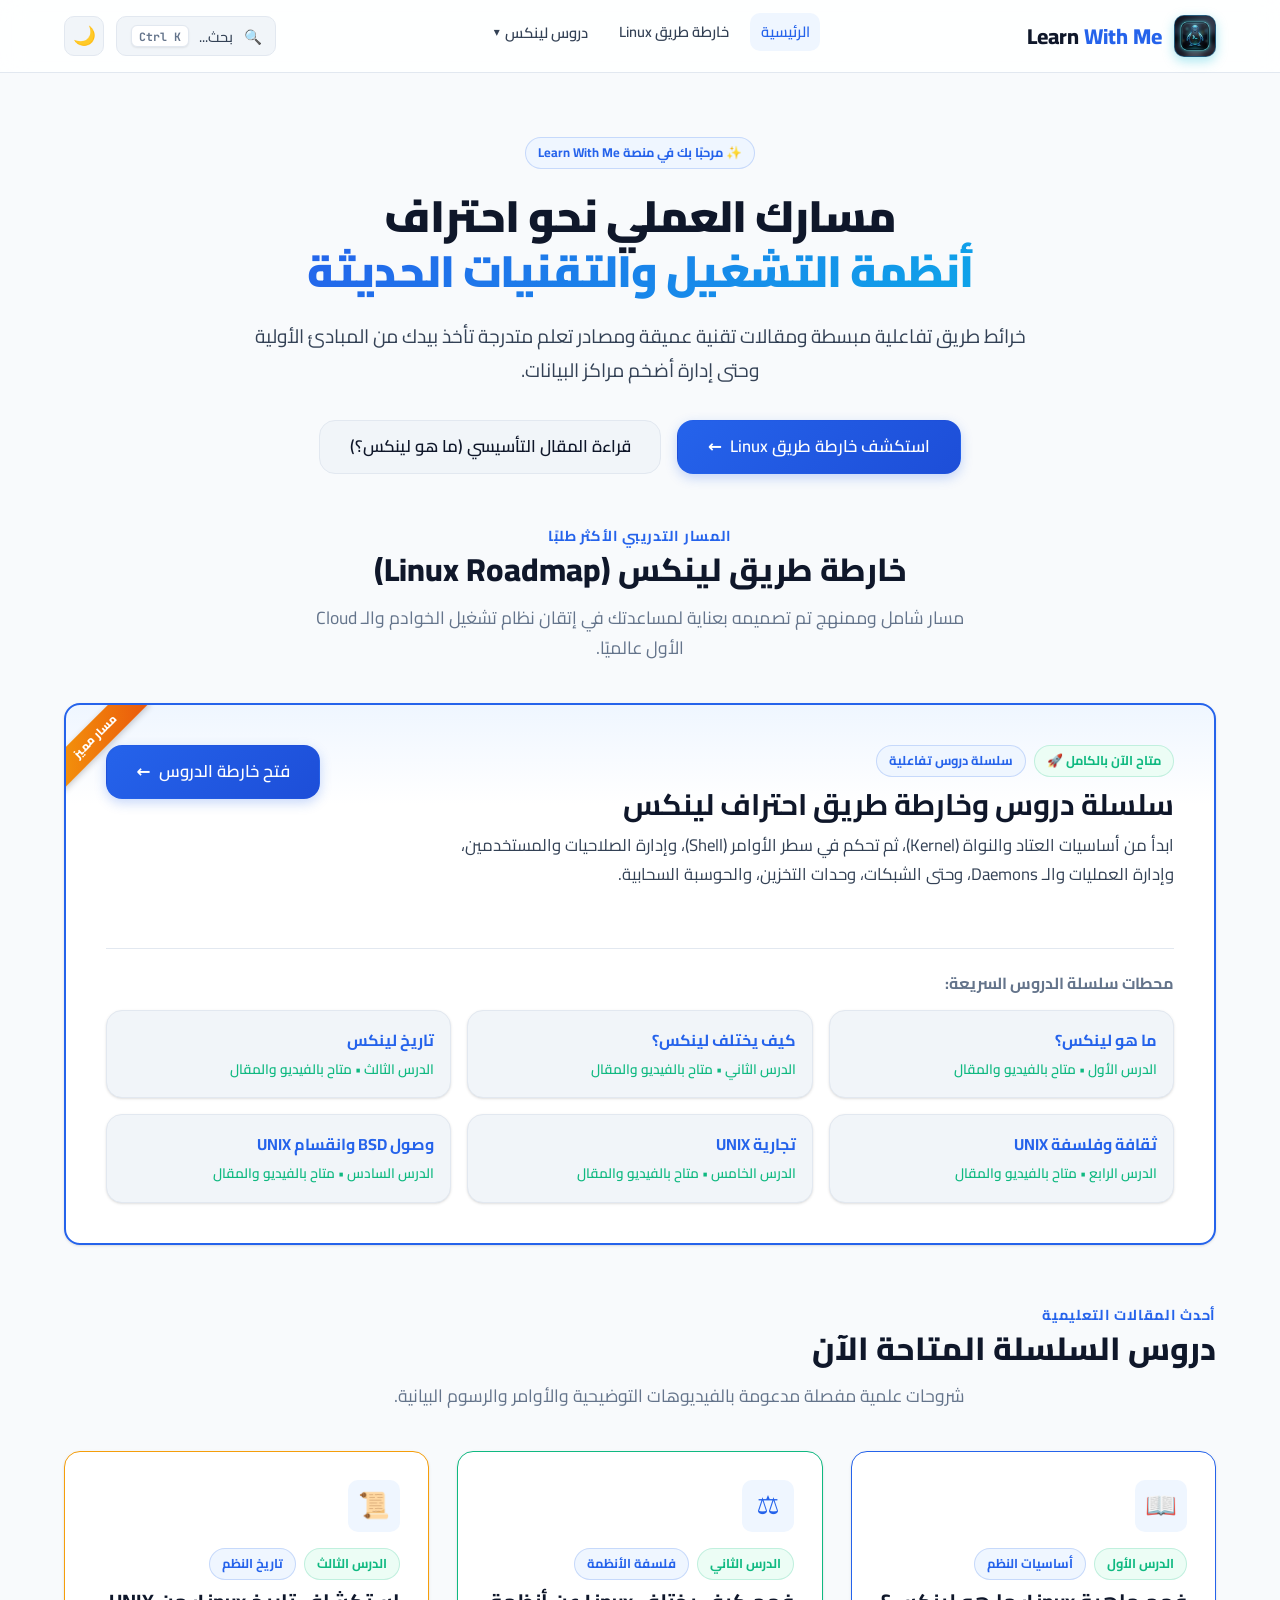
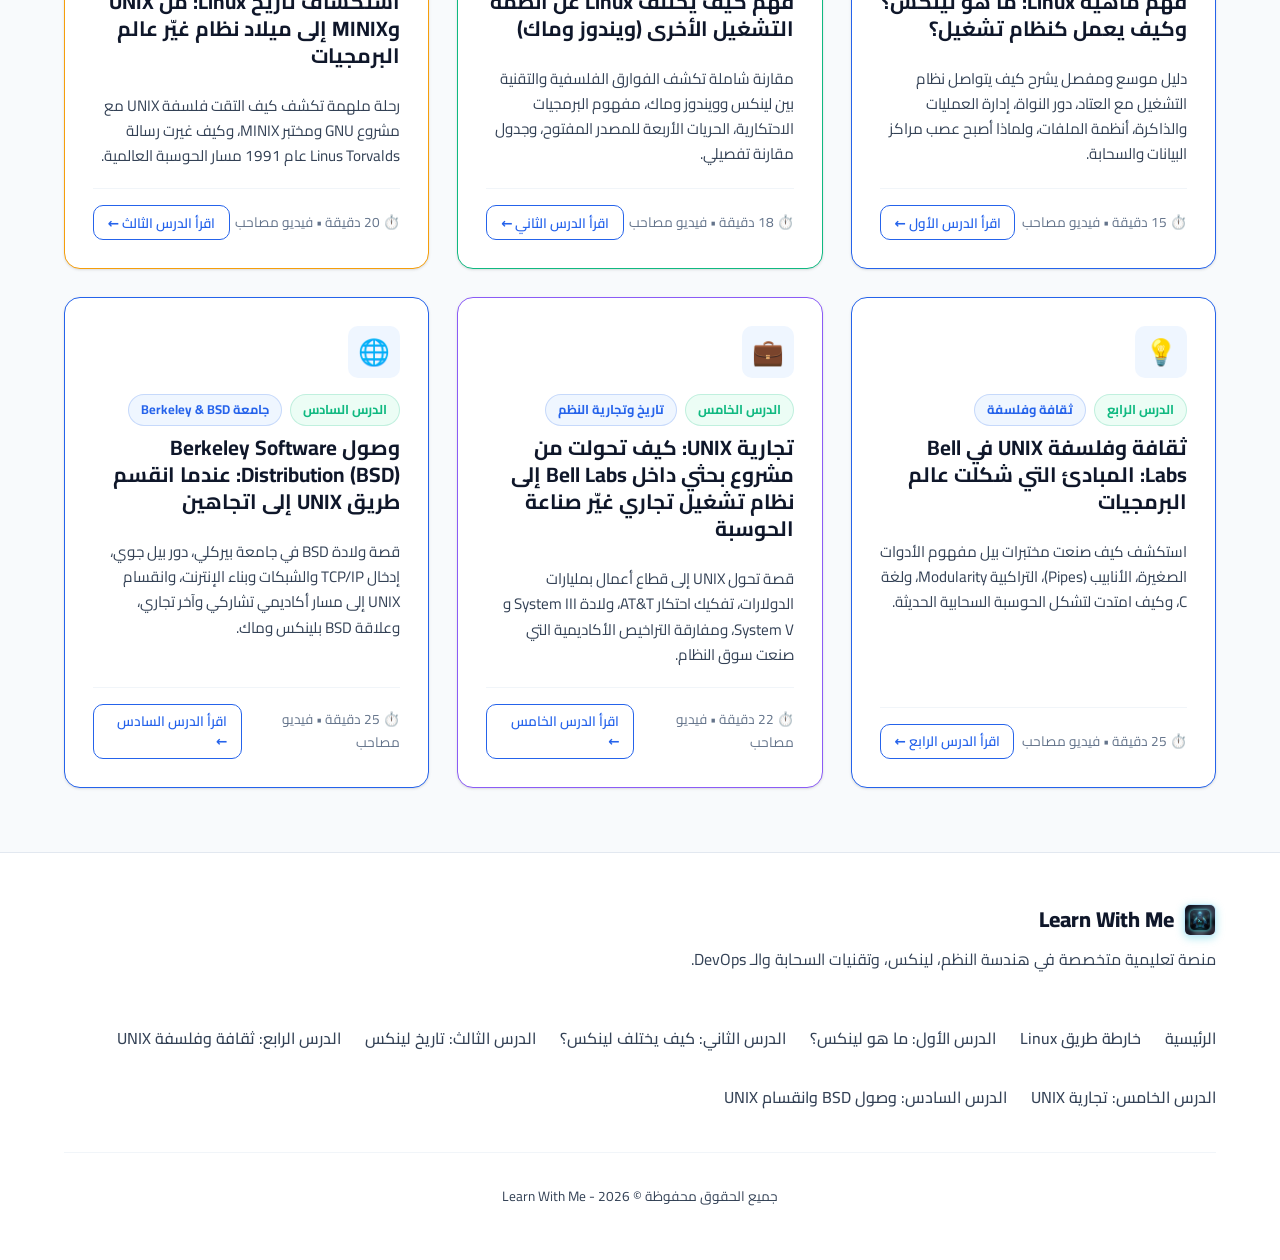
==== commit e85ae048: "feat: Add Command Palette & Instant Search (Ctrl+K) with full index" ====
--- a/index.html
+++ b/index.html
@@ -33,47 +33,53 @@
           </button>
           <div class="dropdown-menu">
             <div class="dropdown-header">سلسلة مدخل إلى Linux (6 دروس)</div>
-            <a href="what-is-linux.html" class="dropdown-item">
+            <a href="what-is-linux.html" class="dropdown-item" data-lesson-id="1">
               <span class="dropdown-item-num">01</span>
               <div class="dropdown-item-text">
                 <span class="dropdown-item-title">الدرس الأول</span>
                 <span class="dropdown-item-sub">ما هو لينكس؟</span>
               </div>
-            </a>
-            <a href="linux-vs-other-os.html" class="dropdown-item">
+              <span class="dropdown-item-check" title="مكتمل">✓</span>
+            </a>
+            <a href="linux-vs-other-os.html" class="dropdown-item" data-lesson-id="2">
               <span class="dropdown-item-num">02</span>
               <div class="dropdown-item-text">
                 <span class="dropdown-item-title">الدرس الثاني</span>
                 <span class="dropdown-item-sub">كيف يختلف لينكس؟</span>
               </div>
-            </a>
-            <a href="history-of-linux.html" class="dropdown-item">
+              <span class="dropdown-item-check" title="مكتمل">✓</span>
+            </a>
+            <a href="history-of-linux.html" class="dropdown-item" data-lesson-id="3">
               <span class="dropdown-item-num">03</span>
               <div class="dropdown-item-text">
                 <span class="dropdown-item-title">الدرس الثالث</span>
                 <span class="dropdown-item-sub">تاريخ لينكس</span>
               </div>
-            </a>
-            <a href="unix-philosophy.html" class="dropdown-item">
+              <span class="dropdown-item-check" title="مكتمل">✓</span>
+            </a>
+            <a href="unix-philosophy.html" class="dropdown-item" data-lesson-id="4">
               <span class="dropdown-item-num">04</span>
               <div class="dropdown-item-text">
                 <span class="dropdown-item-title">الدرس الرابع</span>
                 <span class="dropdown-item-sub">ثقافة وفلسفة UNIX</span>
               </div>
-            </a>
-            <a href="unix-commercialization.html" class="dropdown-item">
+              <span class="dropdown-item-check" title="مكتمل">✓</span>
+            </a>
+            <a href="unix-commercialization.html" class="dropdown-item" data-lesson-id="5">
               <span class="dropdown-item-num">05</span>
               <div class="dropdown-item-text">
                 <span class="dropdown-item-title">الدرس الخامس</span>
                 <span class="dropdown-item-sub">تجارية UNIX</span>
               </div>
-            </a>
-            <a href="berkeley-software-distribution.html" class="dropdown-item">
+              <span class="dropdown-item-check" title="مكتمل">✓</span>
+            </a>
+            <a href="berkeley-software-distribution.html" class="dropdown-item" data-lesson-id="6">
               <span class="dropdown-item-num">06</span>
               <div class="dropdown-item-text">
                 <span class="dropdown-item-title">الدرس السادس</span>
                 <span class="dropdown-item-sub">وصول BSD وانقسام UNIX</span>
               </div>
+              <span class="dropdown-item-check" title="مكتمل">✓</span>
             </a>
             <div class="dropdown-divider"></div>
             <a href="linux-roadmap.html" class="dropdown-footer-link">
@@ -83,6 +89,11 @@
         </li>
       </ul>
       <div class="nav-actions">
+        <button id="searchTriggerBtn" class="search-trigger-btn" type="button" aria-label="بحث سريع في المنصة (Ctrl+K)">
+          <span class="search-icon">🔍</span>
+          <span class="search-btn-text">بحث...</span>
+          <kbd class="search-kbd">Ctrl K</kbd>
+        </button>
         <button id="themeToggle" class="theme-toggle-btn" aria-label="تبديل الوضع الليلي">🌙</button>
       </div>
     </div>
--- a/style.css
+++ b/style.css
@@ -1713,4 +1713,579 @@
   }
 }
 
-
+/* ==========================================================================
+   Personal Progress Tracker Styles
+   ========================================================================== */
+
+/* Progress Dashboard Card on Roadmap */
+.progress-dashboard-card {
+  background: linear-gradient(135deg, var(--bg-surface), var(--bg-surface-alt));
+  border: 1px solid var(--border-color);
+  border-right: 4px solid var(--accent);
+  border-radius: var(--radius-xl);
+  padding: 1.5rem 1.75rem;
+  margin: 2rem 0 3rem;
+  box-shadow: var(--shadow-md);
+  transition: all var(--transition-fast);
+}
+
+.progress-dashboard-card:hover {
+  border-color: var(--accent);
+  box-shadow: var(--shadow-lg);
+}
+
+.progress-dashboard-top {
+  display: flex;
+  align-items: center;
+  justify-content: space-between;
+  flex-wrap: wrap;
+  gap: 1rem;
+  margin-bottom: 1.25rem;
+}
+
+.progress-dashboard-info {
+  display: flex;
+  align-items: center;
+  gap: 0.85rem;
+}
+
+.progress-icon {
+  font-size: 2rem;
+  line-height: 1;
+}
+
+.progress-dashboard-title {
+  font-size: 1.25rem;
+  font-weight: 800;
+  color: var(--text-main);
+  margin-bottom: 0.2rem;
+}
+
+.progress-dashboard-subtitle {
+  font-size: 0.9rem;
+  color: var(--text-secondary);
+  margin-bottom: 0;
+}
+
+.progress-badge-wrap {
+  display: flex;
+  align-items: center;
+  gap: 0.65rem;
+}
+
+.progress-motivation-badge {
+  background-color: var(--primary-light);
+  color: var(--primary);
+  font-size: 0.85rem;
+  font-weight: 700;
+  padding: 0.35rem 0.85rem;
+  border-radius: var(--radius-full);
+  border: 1px solid rgba(37, 99, 235, 0.2);
+  transition: all var(--transition-fast);
+}
+
+.progress-motivation-badge.completed {
+  background-color: rgba(16, 185, 129, 0.15);
+  color: #10b981;
+  border-color: rgba(16, 185, 129, 0.3);
+}
+
+.progress-reset-btn {
+  background: var(--bg-surface);
+  border: 1px solid var(--border-color);
+  color: var(--text-muted);
+  width: 32px;
+  height: 32px;
+  border-radius: 50%;
+  display: flex;
+  align-items: center;
+  justify-content: center;
+  cursor: pointer;
+  font-size: 1rem;
+  transition: all var(--transition-fast);
+}
+
+.progress-reset-btn:hover {
+  color: var(--accent-orange);
+  border-color: var(--accent-orange);
+  transform: rotate(-90deg);
+}
+
+.progress-bar-container {
+  display: flex;
+  align-items: center;
+  gap: 1rem;
+}
+
+.progress-bar-track {
+  flex: 1;
+  height: 12px;
+  background-color: var(--bg-surface-alt);
+  border-radius: var(--radius-full);
+  overflow: hidden;
+  border: 1px solid var(--border-color);
+  position: relative;
+}
+
+.progress-bar-fill {
+  height: 100%;
+  background: linear-gradient(90deg, var(--primary), #10b981);
+  border-radius: var(--radius-full);
+  transition: width 0.6s cubic-bezier(0.4, 0, 0.2, 1);
+  box-shadow: 0 0 10px rgba(16, 185, 129, 0.5);
+}
+
+.progress-percentage-label {
+  font-family: var(--font-mono);
+  font-weight: 800;
+  font-size: 1rem;
+  color: var(--primary);
+  min-width: 48px;
+  text-align: left;
+}
+
+/* Roadmap Step Interactive Checkbox Button */
+.roadmap-complete-btn {
+  background: var(--bg-surface-alt);
+  border: 1px solid var(--border-color);
+  color: var(--text-secondary);
+  padding: 0.25rem 0.65rem;
+  border-radius: var(--radius-sm);
+  font-size: 0.8rem;
+  font-family: var(--font-arabic);
+  font-weight: 600;
+  cursor: pointer;
+  display: inline-flex;
+  align-items: center;
+  gap: 0.35rem;
+  transition: all var(--transition-fast);
+}
+
+.roadmap-complete-btn:hover {
+  background-color: var(--primary-light);
+  border-color: var(--primary);
+  color: var(--primary);
+  transform: translateY(-1px);
+}
+
+.roadmap-complete-btn.is-completed {
+  background-color: #10b981;
+  border-color: #10b981;
+  color: #ffffff;
+}
+
+.roadmap-complete-btn.is-completed:hover {
+  background-color: #059669;
+  border-color: #059669;
+  color: #ffffff;
+}
+
+/* Roadmap Step Completed Visual State */
+.roadmap-step.is-completed .roadmap-marker {
+  background-color: #10b981;
+  border-color: #10b981;
+  color: #ffffff;
+  box-shadow: 0 0 12px rgba(16, 185, 129, 0.45);
+}
+
+.roadmap-step.is-completed .roadmap-content {
+  border-color: rgba(16, 185, 129, 0.4);
+}
+
+/* Article Completion Action Button in Footer */
+.article-completion-action {
+  width: 100%;
+  margin: 1.5rem 0;
+}
+
+.lesson-complete-toggle-btn {
+  width: 100%;
+  padding: 1rem 1.5rem;
+  background: var(--bg-surface);
+  border: 2px dashed var(--border-color);
+  border-radius: var(--radius-lg);
+  color: var(--text-main);
+  font-size: 1.05rem;
+  font-family: var(--font-arabic);
+  font-weight: 700;
+  cursor: pointer;
+  display: flex;
+  align-items: center;
+  justify-content: center;
+  gap: 0.75rem;
+  transition: all var(--transition-normal);
+  box-shadow: var(--shadow-sm);
+}
+
+.lesson-complete-toggle-btn:hover {
+  border-color: var(--primary);
+  background-color: var(--primary-light);
+  color: var(--primary);
+  transform: translateY(-2px);
+  box-shadow: var(--shadow-md);
+}
+
+.lesson-complete-toggle-btn.is-completed {
+  background: linear-gradient(135deg, #10b981, #059669);
+  border: 2px solid #10b981;
+  color: #ffffff;
+  box-shadow: 0 4px 15px rgba(16, 185, 129, 0.35);
+}
+
+.lesson-complete-toggle-btn.is-completed:hover {
+  background: linear-gradient(135deg, #059669, #047857);
+  transform: translateY(-2px);
+}
+
+/* Checkmark in Navbar Dropdown */
+.dropdown-item-check {
+  display: none;
+  font-size: 0.75rem;
+  font-weight: 800;
+  color: #10b981;
+  background: rgba(16, 185, 129, 0.15);
+  padding: 0.15rem 0.4rem;
+  border-radius: var(--radius-sm);
+  margin-right: auto;
+}
+
+.dropdown-item.is-completed .dropdown-item-check {
+  display: inline-flex;
+  align-items: center;
+  justify-content: center;
+}
+
+/* Floating Toast Notification */
+.toast-notification {
+  position: fixed;
+  bottom: 2rem;
+  right: 2rem;
+  background-color: #0f172a;
+  color: #ffffff;
+  border: 1px solid rgba(255, 255, 255, 0.15);
+  border-right: 4px solid var(--accent);
+  padding: 1rem 1.35rem;
+  border-radius: var(--radius-lg);
+  box-shadow: 0 10px 25px rgba(0, 0, 0, 0.4);
+  font-size: 0.95rem;
+  font-weight: 600;
+  z-index: 10000;
+  display: flex;
+  align-items: center;
+  gap: 0.75rem;
+  transform: translateY(20px);
+  opacity: 0;
+  visibility: hidden;
+  transition: all 0.3s cubic-bezier(0.4, 0, 0.2, 1);
+  direction: rtl;
+  max-width: 90vw;
+}
+
+.toast-notification.show {
+  transform: translateY(0);
+  opacity: 1;
+  visibility: visible;
+}
+
+@media (max-width: 640px) {
+  .toast-notification {
+    bottom: 1.5rem;
+    right: 5%;
+    left: 5%;
+    max-width: 90%;
+  }
+}
+
+/* ==========================================================================
+   Command Palette & Instant Search (Ctrl + K)
+   ========================================================================== */
+
+/* Search Trigger Button in Navbar */
+.search-trigger-btn {
+  background: var(--bg-surface-alt);
+  border: 1px solid var(--border-color);
+  color: var(--text-secondary);
+  height: 40px;
+  padding: 0 0.85rem;
+  border-radius: var(--radius-md);
+  display: inline-flex;
+  align-items: center;
+  gap: 0.65rem;
+  cursor: pointer;
+  font-family: inherit;
+  font-size: 0.9rem;
+  font-weight: 500;
+  transition: all var(--transition-fast);
+}
+
+.search-trigger-btn:hover {
+  background-color: var(--primary-light);
+  border-color: var(--primary);
+  color: var(--primary);
+  transform: translateY(-1px);
+}
+
+.search-kbd {
+  background: var(--bg-surface);
+  border: 1px solid var(--border-color);
+  border-radius: var(--radius-sm);
+  padding: 0.15rem 0.45rem;
+  font-family: var(--font-mono);
+  font-size: 0.72rem;
+  font-weight: 700;
+  color: var(--text-muted);
+  box-shadow: 0 1px 2px rgba(0, 0, 0, 0.08);
+}
+
+@media (max-width: 640px) {
+  .search-btn-text,
+  .search-kbd {
+    display: none;
+  }
+  .search-trigger-btn {
+    width: 40px;
+    padding: 0;
+    justify-content: center;
+  }
+}
+
+/* Modal Overlay */
+.search-modal {
+  position: fixed;
+  inset: 0;
+  z-index: 100000;
+  display: flex;
+  align-items: flex-start;
+  justify-content: center;
+  padding: 4rem 1rem 2rem;
+  opacity: 0;
+  visibility: hidden;
+  transition: all 0.2s cubic-bezier(0.4, 0, 0.2, 1);
+}
+
+.search-modal.open {
+  opacity: 1;
+  visibility: visible;
+}
+
+.search-modal-backdrop {
+  position: fixed;
+  inset: 0;
+  background-color: rgba(15, 23, 42, 0.75);
+  backdrop-filter: blur(8px);
+  -webkit-backdrop-filter: blur(8px);
+}
+
+.search-modal-container {
+  position: relative;
+  width: 100%;
+  max-width: 640px;
+  background-color: var(--bg-surface);
+  border: 1px solid var(--border-color);
+  border-radius: var(--radius-xl);
+  box-shadow: 0 25px 50px -12px rgba(0, 0, 0, 0.4);
+  overflow: hidden;
+  display: flex;
+  flex-direction: column;
+  max-height: calc(85vh - 4rem);
+  transform: scale(0.96) translateY(-10px);
+  transition: transform 0.2s cubic-bezier(0.4, 0, 0.2, 1);
+  direction: rtl;
+}
+
+.search-modal.open .search-modal-container {
+  transform: scale(1) translateY(0);
+}
+
+[data-theme="dark"] .search-modal-container {
+  background-color: #1e293b;
+  border-color: #334155;
+  box-shadow: 0 25px 50px -12px rgba(0, 0, 0, 0.7);
+}
+
+/* Modal Input Header */
+.search-input-wrap {
+  display: flex;
+  align-items: center;
+  padding: 1rem 1.25rem;
+  border-bottom: 1px solid var(--border-color);
+  gap: 0.85rem;
+  background: var(--bg-surface-alt);
+}
+
+.search-input-icon {
+  font-size: 1.25rem;
+  color: var(--primary);
+  flex-shrink: 0;
+}
+
+.search-input {
+  width: 100%;
+  border: none;
+  background: transparent;
+  font-family: inherit;
+  font-size: 1.05rem;
+  color: var(--text-main);
+  outline: none;
+  direction: rtl;
+}
+
+.search-input::placeholder {
+  color: var(--text-muted);
+  font-size: 0.95rem;
+}
+
+.search-clear-btn {
+  background: transparent;
+  border: none;
+  color: var(--text-muted);
+  cursor: pointer;
+  font-size: 1rem;
+  padding: 0.25rem 0.5rem;
+  border-radius: var(--radius-sm);
+  display: none;
+}
+
+.search-clear-btn.visible {
+  display: block;
+}
+
+.search-clear-btn:hover {
+  color: var(--primary);
+  background-color: var(--bg-surface);
+}
+
+/* Results List */
+.search-results-wrap {
+  padding: 0.75rem;
+  overflow-y: auto;
+  max-height: 420px;
+  overscroll-behavior: contain;
+}
+
+.search-result-group-title {
+  font-size: 0.75rem;
+  font-weight: 700;
+  color: var(--text-muted);
+  text-transform: uppercase;
+  padding: 0.5rem 0.75rem 0.25rem;
+  margin-bottom: 0.25rem;
+}
+
+.search-result-item {
+  display: flex;
+  align-items: center;
+  justify-content: space-between;
+  padding: 0.75rem 1rem;
+  border-radius: var(--radius-lg);
+  color: var(--text-main);
+  text-decoration: none;
+  transition: all var(--transition-fast);
+  margin-bottom: 0.35rem;
+  border: 1px solid transparent;
+}
+
+.search-result-item:hover,
+.search-result-item.selected {
+  background-color: var(--primary-light);
+  border-color: rgba(37, 99, 235, 0.2);
+  color: var(--primary);
+  transform: translateX(-4px);
+}
+
+[data-theme="dark"] .search-result-item:hover,
+[data-theme="dark"] .search-result-item.selected {
+  background-color: rgba(37, 99, 235, 0.18);
+  border-color: rgba(56, 189, 248, 0.3);
+}
+
+.search-result-main {
+  display: flex;
+  align-items: center;
+  gap: 0.85rem;
+  min-width: 0;
+}
+
+.search-result-icon {
+  font-size: 1.15rem;
+  flex-shrink: 0;
+}
+
+.search-result-details {
+  display: flex;
+  flex-direction: column;
+  min-width: 0;
+}
+
+.search-result-title {
+  font-weight: 700;
+  font-size: 0.95rem;
+  color: var(--text-main);
+  white-space: nowrap;
+  overflow: hidden;
+  text-overflow: ellipsis;
+}
+
+.search-result-item:hover .search-result-title,
+.search-result-item.selected .search-result-title {
+  color: var(--primary);
+}
+
+.search-result-sub {
+  font-size: 0.8rem;
+  color: var(--text-muted);
+  white-space: nowrap;
+  overflow: hidden;
+  text-overflow: ellipsis;
+}
+
+.search-result-badge {
+  font-size: 0.75rem;
+  font-weight: 700;
+  padding: 0.2rem 0.55rem;
+  border-radius: var(--radius-sm);
+  background-color: var(--bg-surface-alt);
+  color: var(--text-secondary);
+  border: 1px solid var(--border-color);
+  flex-shrink: 0;
+  margin-right: 0.5rem;
+}
+
+.search-empty-state {
+  text-align: center;
+  padding: 3rem 1.5rem;
+  color: var(--text-muted);
+}
+
+.search-empty-icon {
+  font-size: 2.5rem;
+  margin-bottom: 0.75rem;
+  display: block;
+}
+
+/* Modal Footer */
+.search-modal-footer {
+  display: flex;
+  align-items: center;
+  justify-content: space-between;
+  padding: 0.75rem 1.25rem;
+  background-color: var(--bg-surface-alt);
+  border-top: 1px solid var(--border-color);
+  font-size: 0.8rem;
+  color: var(--text-muted);
+  flex-wrap: wrap;
+  gap: 0.5rem;
+}
+
+.search-modal-footer kbd {
+  background: var(--bg-surface);
+  border: 1px solid var(--border-color);
+  border-radius: var(--radius-sm);
+  padding: 0.1rem 0.35rem;
+  font-family: var(--font-mono);
+  font-size: 0.75rem;
+  color: var(--text-main);
+}
+
+
+
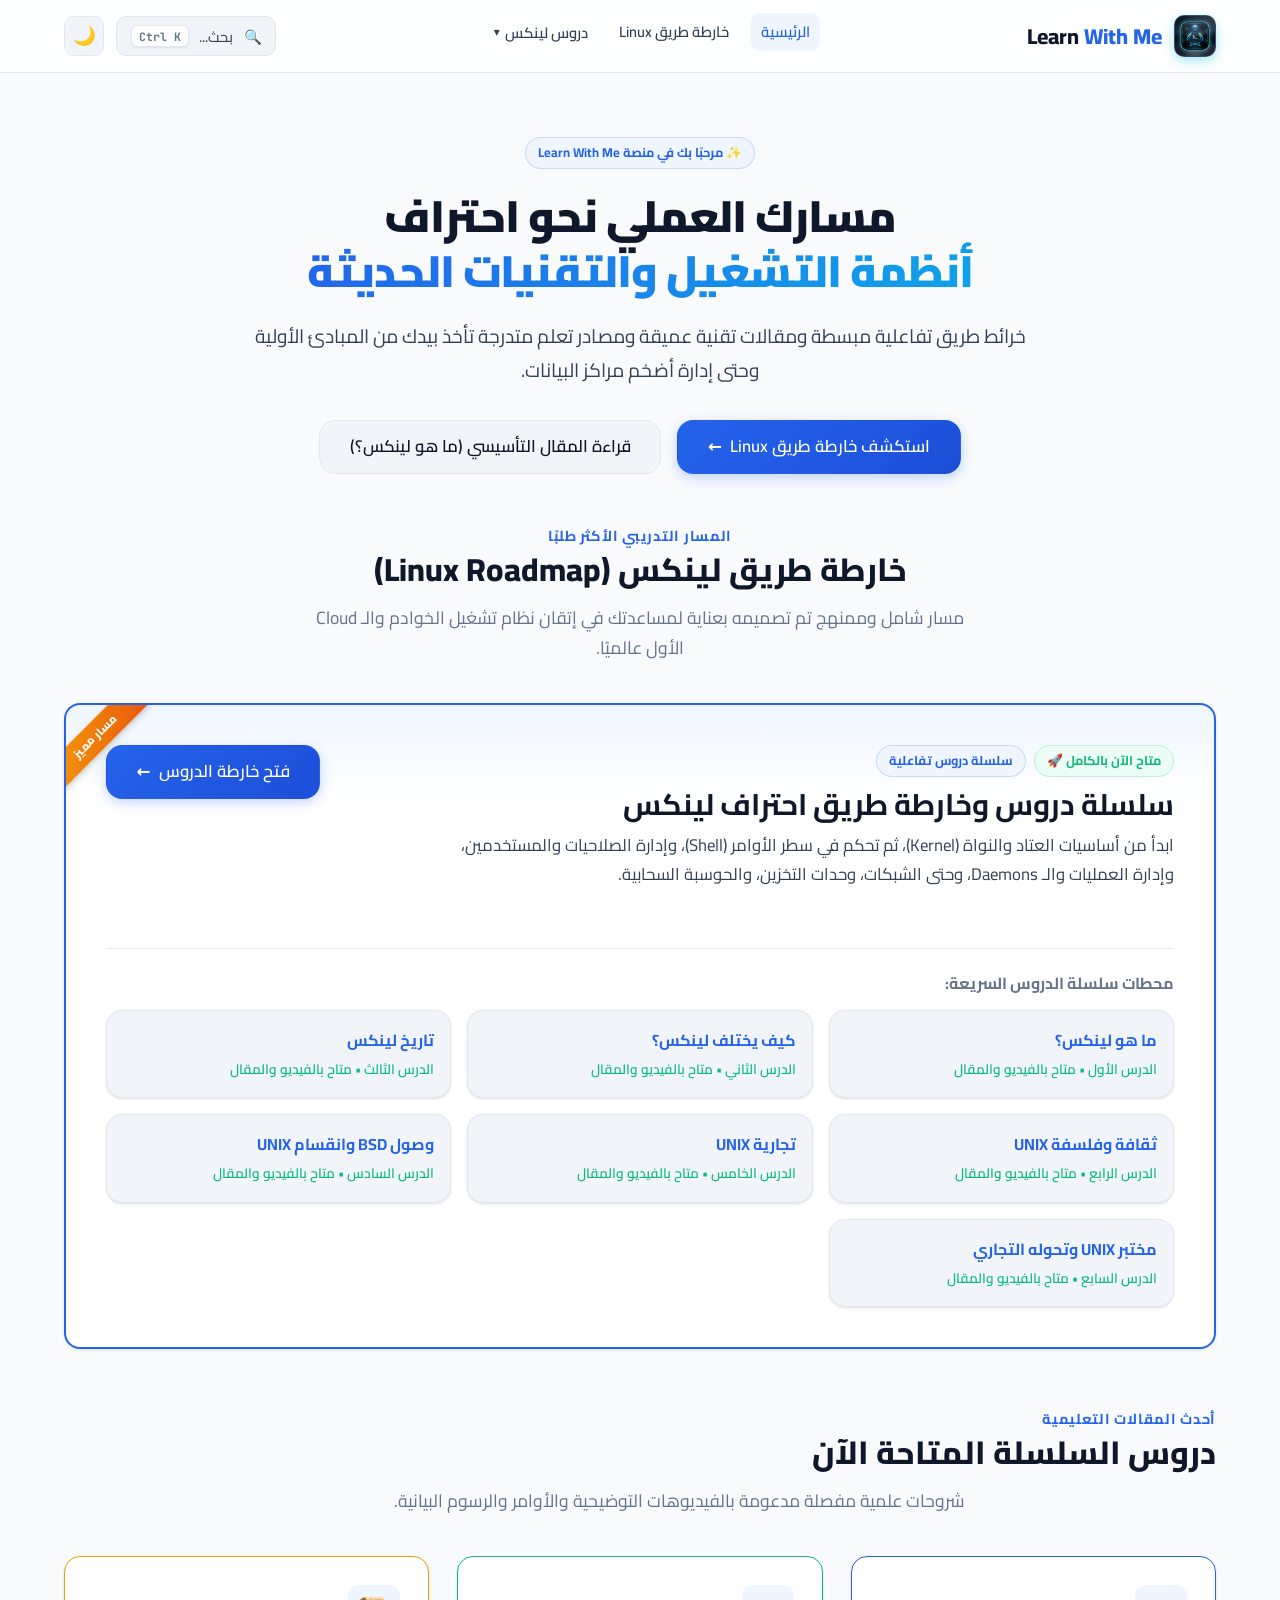
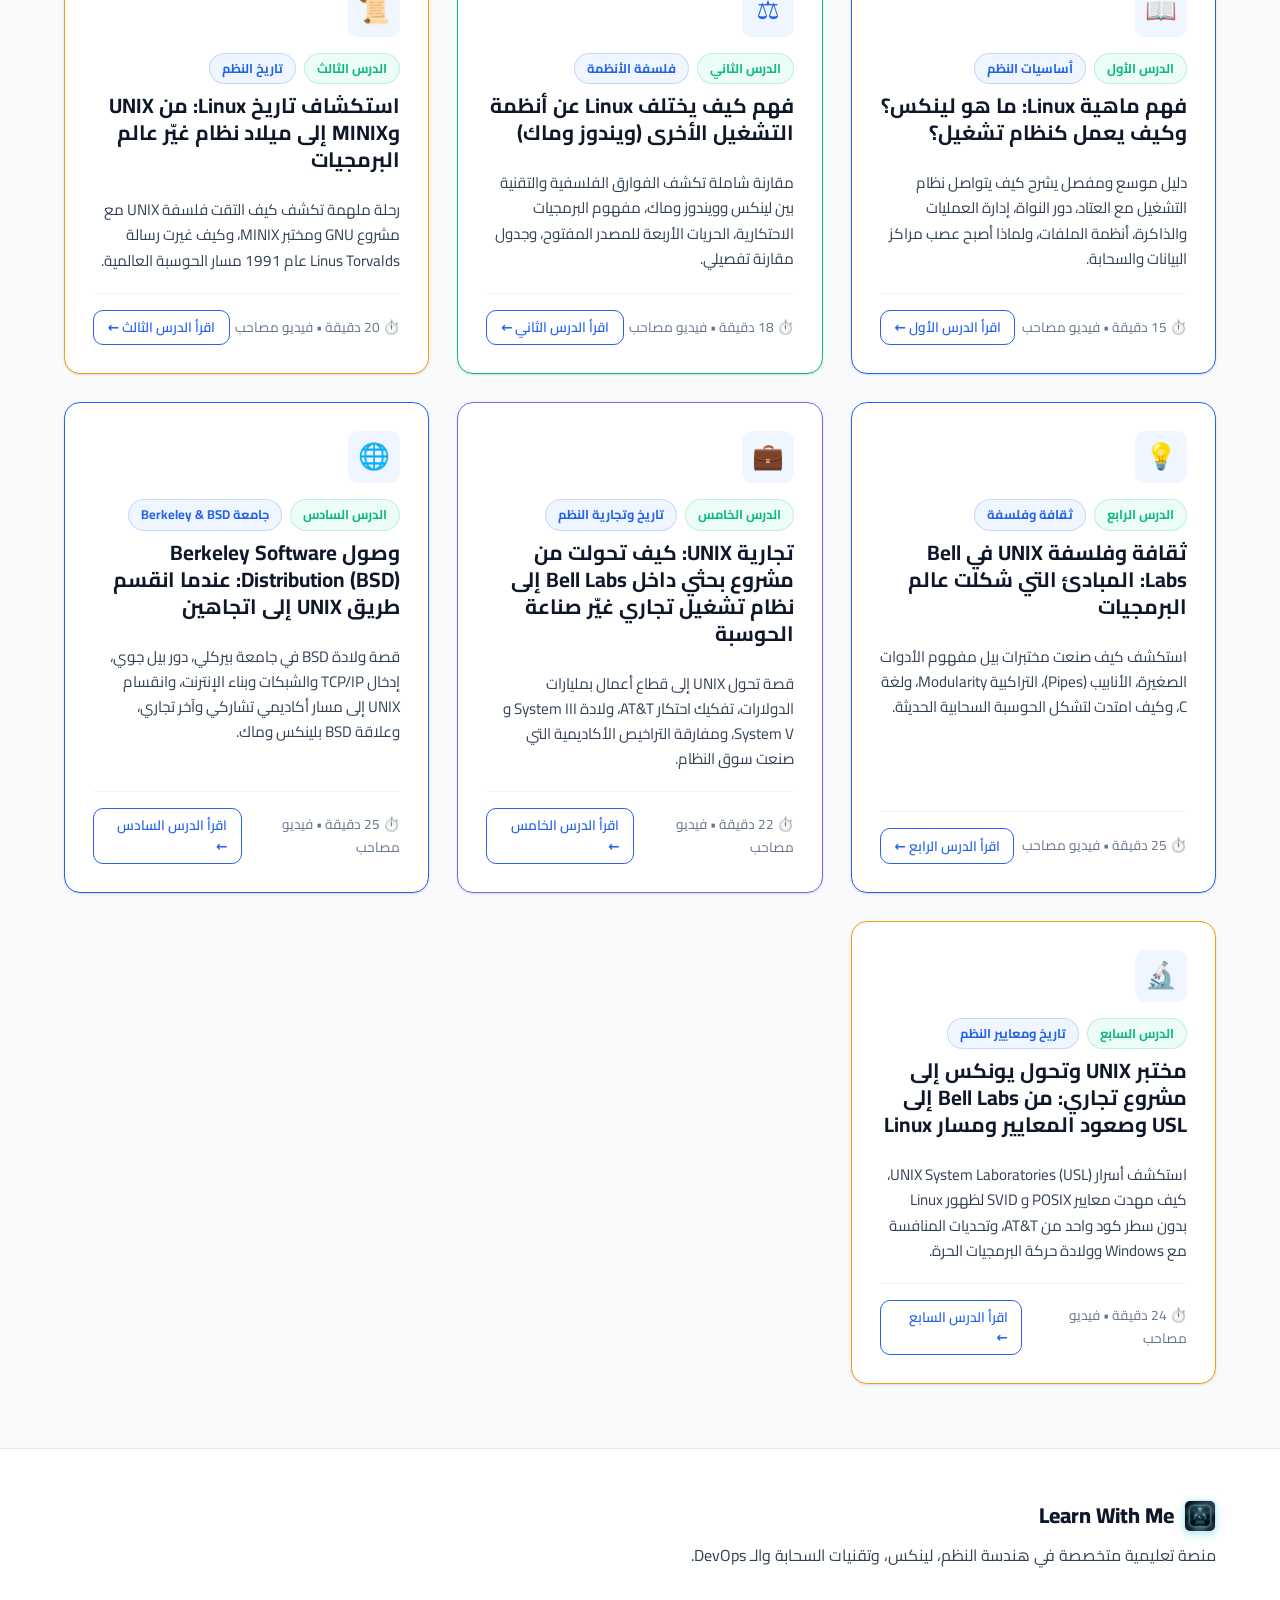
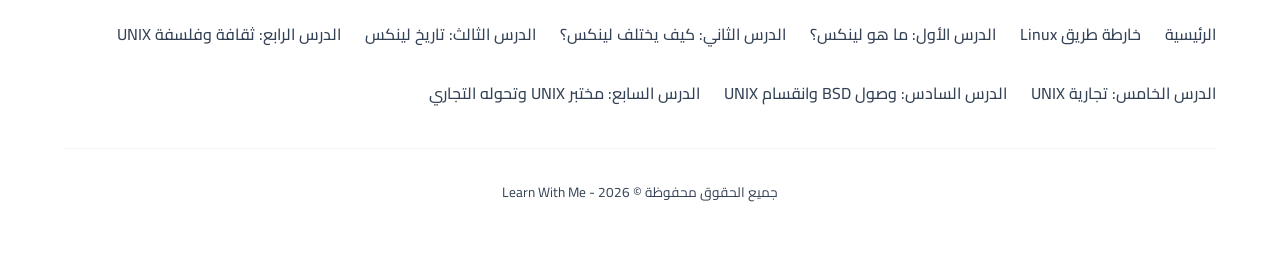
==== commit 3cdb2365: "feat: Add Lesson 7 - UNIX Laboratory and commercial shift with embedded video and full platform inte" ====
--- a/index.html
+++ b/index.html
@@ -32,7 +32,7 @@
             <span class="dropdown-arrow">▾</span>
           </button>
           <div class="dropdown-menu">
-            <div class="dropdown-header">سلسلة مدخل إلى Linux (6 دروس)</div>
+            <div class="dropdown-header">سلسلة مدخل إلى Linux (7 دروس)</div>
             <a href="what-is-linux.html" class="dropdown-item" data-lesson-id="1">
               <span class="dropdown-item-num">01</span>
               <div class="dropdown-item-text">
@@ -78,6 +78,14 @@
               <div class="dropdown-item-text">
                 <span class="dropdown-item-title">الدرس السادس</span>
                 <span class="dropdown-item-sub">وصول BSD وانقسام UNIX</span>
+              </div>
+              <span class="dropdown-item-check" title="مكتمل">✓</span>
+            </a>
+            <a href="unix-laboratory.html" class="dropdown-item" data-lesson-id="7">
+              <span class="dropdown-item-num">07</span>
+              <div class="dropdown-item-text">
+                <span class="dropdown-item-title">الدرس السابع</span>
+                <span class="dropdown-item-sub">مختبر UNIX وتحوله التجاري</span>
               </div>
               <span class="dropdown-item-check" title="مكتمل">✓</span>
             </a>
@@ -186,6 +194,10 @@
             <strong style="color: var(--primary); display: block; margin-bottom: 0.25rem;">وصول BSD وانقسام UNIX</strong>
             <span style="font-size: 0.85rem; color: var(--accent); font-weight: 600;">الدرس السادس • متاح بالفيديو والمقال</span>
           </a>
+          <a href="unix-laboratory.html" class="card" style="padding: 1rem; background: var(--bg-surface-alt); text-decoration: none;">
+            <strong style="color: var(--primary); display: block; margin-bottom: 0.25rem;">مختبر UNIX وتحوله التجاري</strong>
+            <span style="font-size: 0.85rem; color: var(--accent); font-weight: 600;">الدرس السابع • متاح بالفيديو والمقال</span>
+          </a>
         </div>
       </div>
     </div>
@@ -316,6 +328,26 @@
         <div class="card-footer">
           <span style="font-size: 0.85rem; color: var(--text-muted);">⏱️ 25 دقيقة • فيديو مصاحب</span>
           <a href="berkeley-software-distribution.html" class="btn btn-outline btn-sm">اقرأ الدرس السادس ←</a>
+        </div>
+      </div>
+      <!-- الدرس السابع Card -->
+      <div class="card" style="border-color: var(--accent-orange);">
+        <div class="card-header">
+          <div class="card-icon">🔬</div>
+          <div style="display: flex; gap: 0.5rem; margin-bottom: 0.5rem;">
+            <span class="badge badge-accent">الدرس السابع</span>
+            <span class="badge badge-primary">تاريخ ومعايير النظم</span>
+          </div>
+          <h3 class="card-title">
+            <a href="unix-laboratory.html">مختبر UNIX وتحول يونكس إلى مشروع تجاري: من Bell Labs إلى USL وصعود المعايير ومسار Linux</a>
+          </h3>
+        </div>
+        <div class="card-body">
+          استكشف أسرار UNIX System Laboratories (USL)، كيف مهدت معايير POSIX و SVID لظهور Linux بدون سطر كود واحد من AT&T، وتحديات المنافسة مع Windows وولادة حركة البرمجيات الحرة.
+        </div>
+        <div class="card-footer">
+          <span style="font-size: 0.85rem; color: var(--text-muted);">⏱️ 24 دقيقة • فيديو مصاحب</span>
+          <a href="unix-laboratory.html" class="btn btn-outline btn-sm">اقرأ الدرس السابع ←</a>
         </div>
       </div>
     </div>
@@ -342,6 +374,7 @@
           <li><a href="unix-philosophy.html">الدرس الرابع: ثقافة وفلسفة UNIX</a></li>
           <li><a href="unix-commercialization.html">الدرس الخامس: تجارية UNIX</a></li>
           <li><a href="berkeley-software-distribution.html">الدرس السادس: وصول BSD وانقسام UNIX</a></li>
+          <li><a href="unix-laboratory.html">الدرس السابع: مختبر UNIX وتحوله التجاري</a></li>
         </ul>
       </div>
       <div class="footer-bottom">
